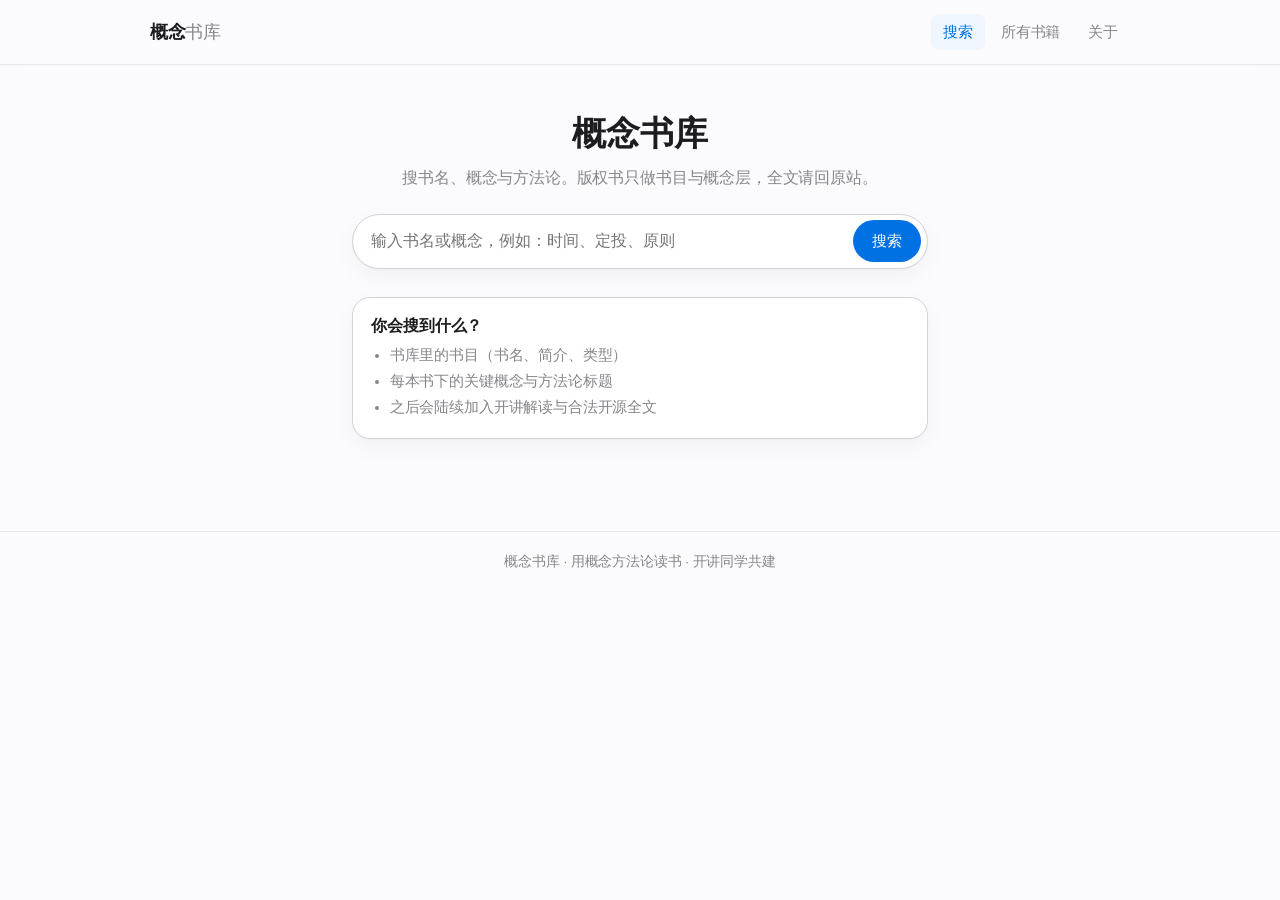
==== index.html @ fd68a14a "Add static concept library site for GitHub Pages. Publish the HTML, CSS, JS, and book data at the re" ====
<!DOCTYPE html>
<html lang="zh-CN">
<head>
  <meta charset="utf-8">
  <meta name="viewport" content="width=device-width, initial-scale=1">
  <title>概念书库</title>
  <meta name="description" content="用概念与方法论读李笑来等书，并汇入开讲同学解读。">
  <link rel="stylesheet" href="assets/css/style.css?v=20261105q">
</head>
<body data-page="home">
  <header class="site-header">
    <div class="wrap nav">
      <a class="brand" href="index.html">概念<span>书库</span></a>
      <button class="nav-toggle" type="button" data-nav-toggle aria-label="菜单">菜单</button>
      <ul class="nav-links" data-nav-links>
        <li><a href="index.html">搜索</a></li>
        <li><a href="books.html">所有书籍</a></li>
        <li><a href="about.html">关于</a></li>
      </ul>
    </div>
  </header>

  <main>
    <section class="hero wrap">
      <h1>概念书库</h1>
      <p class="lead">搜书名、概念与方法论。版权书只做书目与概念层，全文请回原站。</p>
      <div class="search-box" role="search">
        <input type="search" data-search-input placeholder="输入书名或概念，例如：时间、定投、原则" aria-label="搜索">
        <button type="button" data-search-btn>搜索</button>
      </div>

      <div class="hint-card" data-hint>
        <h2>你会搜到什么？</h2>
        <ul>
          <li>书库里的书目（书名、简介、类型）</li>
          <li>每本书下的关键概念与方法论标题</li>
          <li>之后会陆续加入开讲解读与合法开源全文</li>
        </ul>
      </div>
      <p data-error style="color:#b91c1c;margin-top:1rem"></p>
    </section>

    <section class="results wrap">
      <p class="results-meta" data-results-meta></p>
      <div data-results></div>
    </section>
  </main>

  <footer class="site-footer">
    <div class="wrap">概念书库 · 用概念方法论读书 · 开讲同学共建</div>
  </footer>
  <script src="assets/js/app.js?v=20261105q"></script>
</body>
</html>
---- assets/css/style.css ----
:root {
  --bg: #f5f5f7;
  --surface: #ffffff;
  --text: #1d1d1f;
  --muted: #86868b;
  --border: #d2d2d7;
  --border-soft: rgba(0,0,0,.08);
  --primary: #0071e3;
  --primary-hover: #0077ed;
  --accent: #06c;
  --chip-epub: #34c759;
  --chip-wechat: #ff9f0a;
  --chip-open: #bf5af2;
  --radius: 18px;
  --radius-sm: 12px;
  --shadow: 0 1px 2px rgba(0,0,0,.03), 0 8px 24px rgba(0,0,0,.04);
  --shadow-soft: none;
  --max: 980px;
  --font: -apple-system, BlinkMacSystemFont, "SF Pro Text", "SF Pro Display", "PingFang SC", "Helvetica Neue", "Noto Sans SC", sans-serif;
}

* { box-sizing: border-box; }
html { scroll-behavior: smooth; }
body {
  margin: 0;
  font-family: var(--font);
  color: var(--text);
  background-color: #fbfbfd;
  background-image: radial-gradient(rgba(0, 0, 0, 0.045) 0.7px, transparent 0.7px);
  background-size: 14px 14px;
  background-attachment: fixed;
  line-height: 1.47059;
  letter-spacing: -0.01em;
  min-height: 100vh;
  -webkit-font-smoothing: antialiased;
  -moz-osx-font-smoothing: grayscale;
}
body.panel-open { overflow: hidden; }

a { color: var(--primary); text-decoration: none; }
a:hover { text-decoration: underline; }

.wrap {
  width: min(100% - 2rem, var(--max));
  margin-inline: auto;
}

/* Top nav */
.site-header {
  background: var(--surface);
  border-bottom: 1px solid var(--border);
  position: sticky;
  top: 0;
  z-index: 20;
}
.nav {
  display: flex;
  align-items: center;
  justify-content: space-between;
  gap: 1rem;
  padding: .85rem 0;
}
.brand {
  font-weight: 700;
  font-size: 1.15rem;
  color: var(--text);
  text-decoration: none;
  letter-spacing: .02em;
}
.brand:hover { text-decoration: none; color: var(--primary); }
.brand span { color: var(--accent); font-weight: 600; }
.nav-links {
  display: flex;
  gap: .25rem;
  list-style: none;
  margin: 0;
  padding: 0;
}
.nav-links a {
  display: block;
  padding: .45rem .75rem;
  border-radius: 8px;
  color: var(--muted);
  font-size: .95rem;
  text-decoration: none;
}
.nav-links a:hover,
.nav-links a.active {
  color: var(--primary);
  background: #eff6ff;
  text-decoration: none;
}
.nav-toggle {
  display: none;
  border: 1px solid var(--border);
  background: var(--surface);
  border-radius: 8px;
  padding: .4rem .65rem;
  cursor: pointer;
}

/* Hero / search */
.hero {
  padding: 2.75rem 0 1.5rem;
  text-align: center;
}
.hero h1 {
  margin: 0 0 .5rem;
  font-size: clamp(1.6rem, 4vw, 2.1rem);
  font-weight: 700;
}
.hero .lead {
  margin: 0 auto 1.5rem;
  max-width: 36rem;
  color: var(--muted);
  font-size: 1rem;
}
.search-box {
  display: flex;
  gap: .5rem;
  max-width: 36rem;
  margin: 0 auto;
  background: var(--surface);
  border: 1px solid var(--border);
  border-radius: 999px;
  padding: .35rem .35rem .35rem 1rem;
  box-shadow: var(--shadow);
}
.search-box input {
  flex: 1;
  border: 0;
  outline: 0;
  font-size: 1rem;
  font-family: inherit;
  background: transparent;
  min-width: 0;
}
.search-box button {
  border: 0;
  border-radius: 999px;
  background: var(--primary);
  color: #fff;
  font-family: inherit;
  font-size: .95rem;
  padding: .65rem 1.2rem;
  cursor: pointer;
  white-space: nowrap;
}
.search-box button:hover { background: var(--primary-hover); }

.hint-card {
  margin: 1.75rem auto 0;
  max-width: 36rem;
  text-align: left;
  background: var(--surface);
  border: 1px solid var(--border);
  border-radius: var(--radius);
  padding: 1rem 1.15rem;
  box-shadow: var(--shadow);
}
.hint-card h2 {
  margin: 0 0 .5rem;
  font-size: 1rem;
}
.hint-card ul {
  margin: 0;
  padding-left: 1.15rem;
  color: var(--muted);
  font-size: .92rem;
}
.hint-card li { margin: .25rem 0; }

/* Results */
.results {
  padding: 0 0 2.5rem;
}
.results-meta {
  color: var(--muted);
  font-size: .9rem;
  margin: 0 0 .75rem;
}
.result-item {
  background: var(--surface);
  border: 1px solid var(--border);
  border-radius: var(--radius);
  padding: 1rem 1.15rem;
  margin-bottom: .65rem;
  box-shadow: var(--shadow);
}
.result-item h3 {
  margin: 0 0 .25rem;
  font-size: 1.05rem;
}
.result-item h3 a { color: var(--text); }
.result-item h3 a:hover { color: var(--primary); }
.result-item .meta {
  color: var(--muted);
  font-size: .85rem;
  margin-bottom: .35rem;
}
.result-item .snippet {
  font-size: .92rem;
  color: #374151;
}
.result-item mark {
  background: #fef08a;
  padding: 0 .15em;
  border-radius: 2px;
}
.empty-state {
  text-align: center;
  color: var(--muted);
  padding: 2rem 1rem;
}

/* Books grid */
.page-head {
  padding: 1.75rem 0 1rem;
}
.page-head h1 {
  margin: 0 0 .35rem;
  font-size: 1.6rem;
}
.page-head p {
  margin: 0;
  color: var(--muted);
}
.book-grid {
  display: grid;
  grid-template-columns: repeat(auto-fill, minmax(260px, 1fr));
  gap: 1rem;
  padding-bottom: 2.5rem;
}
.book-card {
  background: var(--surface);
  border: 1px solid var(--border);
  border-radius: var(--radius);
  overflow: hidden;
  box-shadow: var(--shadow);
  display: flex;
  flex-direction: column;
}
.book-cover {
  height: 120px;
  background: linear-gradient(135deg, #dbeafe, #ccfbf1);
  display: flex;
  align-items: flex-end;
  padding: .75rem;
}
.book-cover .chip { margin: 0; }
.book-card .body {
  padding: 1rem;
  display: flex;
  flex-direction: column;
  gap: .5rem;
  flex: 1;
}
.book-card h2 {
  margin: 0;
  font-size: 1.05rem;
  line-height: 1.35;
}
.book-card .author {
  margin: 0;
  color: var(--muted);
  font-size: .85rem;
}
.book-card .summary {
  margin: 0;
  color: #4b5563;
  font-size: .9rem;
  flex: 1;
}
.book-actions {
  display: flex;
  gap: .5rem;
  margin-top: .25rem;
}
.btn {
  display: inline-flex;
  align-items: center;
  justify-content: center;
  padding: .45rem .85rem;
  border-radius: 8px;
  font-size: .9rem;
  font-family: inherit;
  border: 1px solid transparent;
  cursor: pointer;
  text-decoration: none;
}
.btn:hover { text-decoration: none; }
.btn-primary {
  background: var(--primary);
  color: #fff;
}
.btn-primary:hover { background: var(--primary-hover); color: #fff; }
.btn-ghost {
  background: #fff;
  border-color: var(--border);
  color: var(--text);
}
.btn-ghost:hover { border-color: #cbd5e1; color: var(--primary); }

.chip {
  display: inline-block;
  font-size: .72rem;
  font-weight: 600;
  padding: .2rem .5rem;
  border-radius: 999px;
  color: #fff;
  letter-spacing: .02em;
}
.chip-epub { background: var(--chip-epub); }
.chip-wechat { background: var(--chip-wechat); }
.chip-open { background: var(--chip-open); }

/* Book detail */
.detail {
  padding: 1.5rem 0 2.5rem;
}
.detail-hero {
  display: grid;
  grid-template-columns: 140px 1fr;
  gap: 1.25rem;
  background: var(--surface);
  border: 1px solid var(--border);
  border-radius: var(--radius);
  padding: 1.25rem;
  box-shadow: var(--shadow);
  margin-bottom: 1.25rem;
}
.cover-placeholder {
  width: 140px;
  height: 180px;
  border-radius: 8px;
  background: linear-gradient(160deg, #bfdbfe, #99f6e4 60%, #ddd6fe);
  display: flex;
  align-items: center;
  justify-content: center;
  color: #1e3a8a;
  font-weight: 700;
  font-size: .85rem;
  text-align: center;
  padding: .5rem;
}
.detail-hero h1 {
  margin: 0 0 .35rem;
  font-size: 1.45rem;
}
.detail-hero .meta-line {
  color: var(--muted);
  font-size: .9rem;
  margin: 0 0 .75rem;
}
.section {
  background: var(--surface);
  border: 1px solid var(--border);
  border-radius: var(--radius);
  padding: 1.15rem 1.25rem;
  margin-bottom: 1rem;
  box-shadow: var(--shadow);
}
.section h2 {
  margin: 0 0 .85rem;
  font-size: 1.1rem;
  padding-bottom: .5rem;
  border-bottom: 1px solid var(--border);
}
.concept-list,
.method-list {
  list-style: none;
  margin: 0;
  padding: 0;
  display: grid;
  gap: .75rem;
}
.concept-list li,
.method-list li {
  padding: .75rem .85rem;
  border: 1px solid var(--border);
  border-radius: 10px;
  background: #fafbfc;
}
.concept-list strong,
.method-list strong {
  display: block;
  margin-bottom: .2rem;
}
.concept-list p,
.method-list p,
.placeholder-note {
  margin: 0;
  color: var(--muted);
  font-size: .92rem;
}
.comment-form {
  display: grid;
  gap: .65rem;
}
.comment-form label {
  font-size: .9rem;
  color: #374151;
}
.comment-form input,
.comment-form textarea {
  width: 100%;
  border: 1px solid var(--border);
  border-radius: 8px;
  padding: .55rem .7rem;
  font-family: inherit;
  font-size: .95rem;
  background: #fff;
}
.comment-form textarea { min-height: 100px; resize: vertical; }
.comment-form .note {
  font-size: .85rem;
  color: var(--muted);
  margin: 0;
}

/* About */
.prose {
  background: var(--surface);
  border: 1px solid var(--border);
  border-radius: var(--radius);
  padding: 1.35rem 1.4rem;
  box-shadow: var(--shadow);
  margin-bottom: 2.5rem;
}
.prose h2 { margin-top: 1.4rem; font-size: 1.1rem; }
.prose h2:first-child { margin-top: 0; }
.prose p, .prose li { color: #374151; }
.prose ul { padding-left: 1.2rem; }

.site-footer {
  border-top: 1px solid var(--border);
  padding: 1.25rem 0 2rem;
  color: var(--muted);
  font-size: .85rem;
  text-align: center;
}

@media (max-width: 640px) {
  .nav-toggle { display: inline-flex; }
  .nav-links {
    display: none;
    position: absolute;
    left: 1rem;
    right: 1rem;
    top: 58px;
    background: var(--surface);
    border: 1px solid var(--border);
    border-radius: 10px;
    flex-direction: column;
    padding: .4rem;
    box-shadow: var(--shadow);
  }
  .nav-links.open { display: flex; }
  .detail-hero {
    grid-template-columns: 1fr;
  }
  .cover-placeholder {
    width: 100%;
    height: 140px;
  }
  .search-box {
    border-radius: 14px;
    flex-direction: column;
    padding: .65rem;
  }
  .search-box button { width: 100%; }
}

/* Book list table */
.book-list { margin: 0 0 2.5rem; }
.book-table-wrap {
  background: var(--surface);
  border: 1px solid var(--border);
  border-radius: var(--radius);
  overflow: auto;
  box-shadow: var(--shadow);
}
.book-table {
  width: 100%;
  border-collapse: collapse;
  font-size: .95rem;
}
.book-table th,
.book-table td {
  padding: .85rem 1rem;
  border-bottom: 1px solid var(--border);
  vertical-align: top;
  text-align: left;
}
.book-table th {
  background: #f9fafb;
  color: var(--muted);
  font-weight: 600;
  font-size: .8rem;
  letter-spacing: .04em;
  text-transform: none;
  white-space: nowrap;
}
.book-table tbody tr:last-child td { border-bottom: none; }
.book-table tbody tr:hover { background: #f8fafc; }
.book-table .book-title {
  font-weight: 600;
  color: var(--text);
  text-decoration: none;
}
.book-table .book-title:hover { color: var(--primary); text-decoration: underline; }
.book-table .book-sub {
  margin-top: .25rem;
  color: var(--muted);
  font-size: .82rem;
  display: flex;
  flex-wrap: wrap;
  align-items: center;
  gap: .35rem;
}

.book-year {
  color: var(--muted, #64748b);
  font-weight: 400;
  font-size: .9em;
  white-space: nowrap;
}

.book-table .col-title { width: 28%; min-width: 10rem; }
.book-table .col-summary { color: var(--muted); line-height: 1.5; }
.book-table .col-actions {
  width: 7.5rem;
  white-space: nowrap;
}
.book-table .col-actions a {
  margin-right: .75rem;
  font-weight: 500;
  text-decoration: none;
}
.book-table .col-actions a:last-child { margin-right: 0; }
.book-table .col-actions a:hover { text-decoration: underline; }
.book-table .chip {
  font-size: .68rem;
  padding: .1rem .4rem;
  vertical-align: middle;
}
@media (max-width: 720px) {
  .book-table thead { display: none; }
  .book-table, .book-table tbody, .book-table tr, .book-table td {
    display: block;
    width: 100%;
  }
  .book-table tr {
    padding: .85rem 1rem;
    border-bottom: 1px solid var(--border);
  }
  .book-table td {
    border: none;
    padding: .2rem 0;
  }
  .book-table .col-actions { margin-top: .45rem; }
  .book-table .col-title { width: 100%; }
}



/* Book entry layout v20261105 */
.section-head h2 { border-bottom: none; padding-bottom: 0; margin-bottom: .35rem; display: flex; align-items: center; gap: .5rem; }
.section-hint { margin: 0 0 1rem; color: var(--muted); font-size: .9rem; }
.count-pill {
  display: inline-flex; align-items: center; justify-content: center;
  min-width: 1.5rem; height: 1.5rem; padding: 0 .45rem;
  border-radius: 999px; background: #eff6ff; color: var(--primary);
  font-size: .8rem; font-weight: 600;
}
.entry-list { list-style: none; margin: 0; padding: 0; display: grid; gap: 1rem; }
.entry-card {
  border: 1px solid var(--border); border-radius: 12px; background: #fafbfc; padding: 0; overflow: hidden;
}
.entry-head { display: flex; gap: .85rem; padding: .95rem 1rem .7rem; }
.entry-index {
  flex: 0 0 2rem; width: 2rem; height: 2rem; border-radius: 999px;
  background: #111827; color: #fff; font-weight: 700; font-size: .9rem;
  display: flex; align-items: center; justify-content: center;
}
.entry-title { display: block; font-size: 1.02rem; margin-bottom: .25rem; }
.entry-blurb { margin: 0; color: var(--muted); font-size: .92rem; }
.entry-thread { border-top: 1px dashed var(--border); background: #fff; padding: .85rem 1rem 1rem; }
.thread-label { font-size: .86rem; color: #374151; margin-bottom: .5rem; font-weight: 600; }
.thread-label .muted { font-weight: 400; color: var(--muted); }
.thread-empty { margin: 0 0 .65rem; color: var(--muted); font-size: .88rem; }
.thread-item { border: 1px solid var(--border); border-radius: 8px; padding: .55rem .7rem; margin-bottom: .45rem; background: #f8fafc; }
.thread-item.is-kaijiang { border-color: #fbbf24; background: #fffbeb; }
.thread-item header { display: flex; flex-wrap: wrap; gap: .35rem .55rem; align-items: center; margin-bottom: .25rem; font-size: .85rem; }
.thread-item time { color: var(--muted); margin-left: auto; }
.thread-item p { margin: 0; font-size: .92rem; }
.badge-kaijiang {
  display: inline-block; font-size: .72rem; padding: .1rem .4rem; border-radius: 999px;
  background: #f59e0b; color: #fff; font-weight: 600;
}
.visit-tag { font-size: .75rem; color: #92400e; background: #fef3c7; padding: .1rem .4rem; border-radius: 999px; }
.mini-comment { display: grid; gap: .45rem; margin-top: .35rem; }
.mini-row { display: flex; flex-wrap: wrap; gap: .45rem; align-items: center; }
.mini-comment input[type="text"],
.mini-comment input[type="number"],
.mini-comment textarea {
  border: 1px solid var(--border); border-radius: 8px; padding: .45rem .6rem; font: inherit; background: #fff;
}
.mini-comment input[name="name"] { width: 7.5rem; }
.mini-comment input[name="visit"] { width: 5.5rem; }
.mini-comment textarea { width: 100%; resize: vertical; }
.check-kaijiang { font-size: .85rem; color: #374151; display: inline-flex; gap: .3rem; align-items: center; }
.btn-sm { padding: .4rem .75rem; font-size: .88rem; justify-self: start; }
.suggest-box {
  margin-top: 1.1rem; padding: 1rem; border: 1px dashed #93c5fd; border-radius: 12px; background: #f8fbff;
}
.suggest-box h3 { margin: 0 0 .35rem; font-size: 1rem; }
.suggest-form { display: grid; gap: .45rem; margin-top: .55rem; }
.suggest-form input,
.suggest-form textarea {
  border: 1px solid var(--border); border-radius: 8px; padding: .5rem .65rem; font: inherit; background: #fff;
}
.suggest-list { margin-top: .75rem; display: grid; gap: .35rem; }
.suggest-item { font-size: .9rem; padding: .45rem .6rem; background: #fff; border: 1px solid var(--border); border-radius: 8px; }
.suggest-item em { color: var(--muted); font-style: normal; }
@media (max-width: 640px) {
  .entry-head { gap: .65rem; }
  .mini-row { flex-direction: column; align-items: stretch; }
  .mini-comment input[name="name"],
  .mini-comment input[name="visit"] { width: 100%; }
}


/* compact entry layout v20261105c */
.entry-list { gap: .65rem; }
.entry-head { padding: .7rem .85rem; align-items: flex-start; }
.entry-index { flex-basis: 1.7rem; width: 1.7rem; height: 1.7rem; font-size: .8rem; margin-top: .15rem; }
.entry-title-row { display: flex; align-items: flex-start; gap: .5rem; justify-content: space-between; }
.entry-title { font-size: .98rem; margin-bottom: .15rem; flex: 1; }
.entry-blurb { font-size: .88rem; display: -webkit-box; -webkit-line-clamp: 2; -webkit-box-orient: vertical; overflow: hidden; }
.btn-thread-toggle {
  flex: 0 0 auto; border: 1px solid var(--border); background: #fff; border-radius: 999px;
  padding: .2rem .65rem; font-size: .78rem; color: var(--primary); cursor: pointer; white-space: nowrap;
}
.btn-thread-toggle:hover { background: #eff6ff; }
.entry-thread { padding: .65rem .85rem .75rem; }
.entry-thread[hidden] { display: none !important; }
.mini-row { gap: .35rem; }
.mini-comment textarea { min-height: 2.4rem; font-size: .9rem; }
.suggest-compact { margin-top: .85rem; }
.suggest-box { margin-top: .55rem; padding: .75rem; }
.section-hint { margin-bottom: .65rem; }


/* grid entry layout v20261105d */
#concepts .entry-list,
#methods .entry-list,
#models .entry-list {
  display: grid;
  grid-template-columns: repeat(4, minmax(0, 1fr));
  gap: .65rem;
}
#concepts .entry-card,
#methods .entry-card,
#models .entry-card {
  display: flex;
  flex-direction: column;
  min-height: 100%;
}
#concepts .entry-head,
#methods .entry-head,
#models .entry-head {
  flex-direction: column;
  gap: .45rem;
  padding: .7rem .7rem .55rem;
}
#concepts .entry-index,
#methods .entry-index,
#models .entry-index {
  width: 1.45rem; height: 1.45rem; flex-basis: 1.45rem; font-size: .72rem;
}
#concepts .entry-title-row,
#methods .entry-title-row,
#models .entry-title-row {
  flex-direction: column;
  align-items: stretch;
  gap: .35rem;
}
#concepts .entry-title,
#methods .entry-title,
#models .entry-title {
  font-size: .9rem;
  line-height: 1.35;
  display: -webkit-box;
  -webkit-line-clamp: 2;
  -webkit-box-orient: vertical;
  overflow: hidden;
  min-height: 2.5em;
}
#concepts .entry-blurb,
#methods .entry-blurb,
#models .entry-blurb {
  -webkit-line-clamp: 3;
  font-size: .78rem;
  min-height: 3.4em;
}
#concepts .btn-thread-toggle,
#methods .btn-thread-toggle,
#models .btn-thread-toggle {
  align-self: flex-start;
  font-size: .72rem;
  padding: .15rem .55rem;
}
#concepts .entry-thread,
#methods .entry-thread,
#models .entry-thread {
  padding: .55rem .65rem .65rem;
}
#concepts .mini-row,
#methods .mini-row,
#models .mini-row {
  flex-direction: column;
  align-items: stretch;
}
#concepts .mini-comment input[name="name"],
#methods .mini-comment input[name="name"],
#models .mini-comment input[name="name"],
#concepts .mini-comment input[name="visit"],
#methods .mini-comment input[name="visit"],
#models .mini-comment input[name="visit"] {
  width: 100%;
}
@media (max-width: 1100px) {
  #concepts .entry-list,
  #methods .entry-list,
  #models .entry-list { grid-template-columns: repeat(3, minmax(0, 1fr)); }
}
@media (max-width: 720px) {
  #concepts .entry-list,
  #methods .entry-list,
  #models .entry-list { grid-template-columns: repeat(2, minmax(0, 1fr)); }
}
@media (max-width: 420px) {
  #concepts .entry-list,
  #methods .entry-list,
  #models .entry-list { grid-template-columns: 1fr; }
}

.entry-title .entry-index {
  display: inline-flex; vertical-align: middle; margin-right: .4rem;
  position: relative; top: -1px;
}

.thread-group { margin-bottom: .55rem; }
.thread-group-title {
  font-size: .75rem; font-weight: 700; color: #4b5563;
  margin: 0 0 .35rem; letter-spacing: .02em;
}
.thread-group-title.write-title { color: var(--primary); margin-bottom: .4rem; }


/* light index v20261105f */
.entry-title .entry-index,
.entry-index {
  display: inline !important;
  width: auto !important;
  height: auto !important;
  min-width: 0 !important;
  flex-basis: auto !important;
  border-radius: 0 !important;
  background: transparent !important;
  color: var(--muted) !important;
  font-weight: 600 !important;
  font-size: .85rem !important;
  margin-right: .15rem !important;
  padding: 0 !important;
  position: static !important;
  top: auto !important;
}


/* ========== Apple-like concept redesign v20261105g ========== */
.brand { font-weight: 600; letter-spacing: -0.02em; }
.brand span { color: var(--muted); font-weight: 500; }

.site-header {
  background: rgba(251,251,253,.72);
  backdrop-filter: saturate(180%) blur(20px);
  -webkit-backdrop-filter: saturate(180%) blur(20px);
  border-bottom-color: var(--border-soft);
}

.detail { padding: 2.25rem 0 4rem; }

.detail-hero {
  background: transparent;
  border: none;
  box-shadow: none;
  padding: 0 0 1.75rem;
  margin-bottom: 1.5rem;
  border-bottom: 1px solid var(--border-soft);
  gap: 1.5rem;
}
.detail-hero h1 {
  margin: .55rem 0 .25rem;
  font-size: clamp(1.75rem, 3.5vw, 2.4rem);
  font-weight: 600;
  letter-spacing: -0.022em;
  line-height: 1.15;
}
.detail-hero .meta-line {
  font-size: .95rem;
  font-weight: 400;
  color: var(--muted);
  margin: 0 0 .85rem;
  letter-spacing: -0.01em;
}
.detail-summary {
  margin: 0;
  max-width: 36rem;
  color: #424245;
  font-size: 1.05rem;
  line-height: 1.5;
}
.cover-placeholder {
  width: 120px;
  height: 156px;
  border-radius: 14px;
  background: linear-gradient(165deg, #e8e8ed, #d2d2d7 55%, #c7c7cc);
  color: #1d1d1f;
  font-weight: 600;
  font-size: .75rem;
  letter-spacing: .04em;
  box-shadow: inset 0 0 0 1px rgba(0,0,0,.04);
}
.book-actions { margin-top: 1.15rem; gap: .55rem; }

.chip {
  background: #e8e8ed !important;
  color: #1d1d1f !important;
  font-weight: 500;
  font-size: .7rem;
  letter-spacing: .01em;
}
.chip-epub, .chip-wechat, .chip-open { background: #e8e8ed !important; color: #1d1d1f !important; }

.section {
  background: transparent;
  border: none;
  box-shadow: none;
  padding: 0 0 2rem;
  margin-bottom: 1.25rem;
  border-bottom: 1px solid var(--border-soft);
}
.section:last-child { border-bottom: none; }
.section h2,
.section-head h2 {
  margin: 0 0 .35rem;
  font-size: 1.35rem;
  font-weight: 600;
  letter-spacing: -0.02em;
  border: none;
  padding: 0;
  color: var(--text);
}
.section-hint {
  margin: 0 0 1.25rem;
  color: var(--muted);
  font-size: .95rem;
}
.count-pill {
  background: #e8e8ed;
  color: #1d1d1f;
  font-weight: 500;
  min-width: 1.4rem;
  height: 1.4rem;
  font-size: .75rem;
}

/* Concept name-only tiles */
.concept-tiles {
  display: grid;
  grid-template-columns: repeat(4, minmax(0, 1fr));
  gap: .65rem;
}
.concept-tile {
  appearance: none;
  -webkit-appearance: none;
  display: flex;
  align-items: center;
  justify-content: space-between;
  gap: .5rem;
  width: 100%;
  min-height: 4.25rem;
  padding: .95rem 1rem;
  text-align: left;
  background: var(--surface);
  border: 1px solid var(--border-soft);
  border-radius: var(--radius-sm);
  cursor: pointer;
  font: inherit;
  color: var(--text);
  transition: background .15s ease, border-color .15s ease, transform .15s ease;
}
.concept-tile:hover {
  background: #fafafa;
  border-color: #c7c7cc;
}
.concept-tile:active { transform: scale(.985); }
.concept-tile-name {
  font-size: .95rem;
  font-weight: 500;
  letter-spacing: -0.015em;
  line-height: 1.3;
  display: -webkit-box;
  -webkit-line-clamp: 2;
  -webkit-box-orient: vertical;
  overflow: hidden;
}
.concept-tile-count {
  flex: 0 0 auto;
  font-size: .72rem;
  color: var(--muted);
  background: #f5f5f7;
  border-radius: 999px;
  padding: .15rem .45rem;
  font-weight: 500;
}

@media (max-width: 980px) {
  .concept-tiles { grid-template-columns: repeat(3, minmax(0, 1fr)); }
}
@media (max-width: 640px) {
  .concept-tiles { grid-template-columns: repeat(2, minmax(0, 1fr)); }
  .detail-hero { grid-template-columns: 1fr; }
  .cover-placeholder { width: 96px; height: 124px; }
}
@media (max-width: 380px) {
  .concept-tiles { grid-template-columns: 1fr; }
}

/* Concept slide-over sheet */
.concept-backdrop {
  position: fixed;
  inset: 0;
  background: rgba(0,0,0,.32);
  z-index: 80;
  animation: fadeIn .2s ease;
}
.concept-sheet {
  position: fixed;
  top: 0;
  right: 0;
  height: 100%;
  width: min(440px, 100%);
  background: #fbfbfd;
  z-index: 90;
  display: flex;
  flex-direction: column;
  box-shadow: -12px 0 40px rgba(0,0,0,.12);
  transform: translateX(104%);
  transition: transform .28s cubic-bezier(.22,1,.36,1);
}
.concept-sheet.is-open { transform: translateX(0); }
.concept-sheet-head {
  padding: 1.1rem 1.25rem .85rem;
  border-bottom: 1px solid var(--border-soft);
  background: rgba(251,251,253,.9);
  backdrop-filter: blur(12px);
  position: sticky;
  top: 0;
}
.concept-sheet-head h2 {
  margin: .15rem 1.75rem 0 0;
  font-size: 1.35rem;
  font-weight: 600;
  letter-spacing: -0.02em;
  line-height: 1.25;
  border: none;
  padding: 0;
}
.sheet-close {
  position: absolute;
  top: 1rem;
  right: 1rem;
  width: 1.75rem;
  height: 1.75rem;
  border: none;
  border-radius: 999px;
  background: #e8e8ed;
  color: #1d1d1f;
  font-size: .85rem;
  cursor: pointer;
  line-height: 1;
}
.sheet-close:hover { background: #d2d2d7; }
.concept-sheet-body {
  overflow: auto;
  padding: 1.15rem 1.25rem 2.5rem;
  display: grid;
  gap: 1.35rem;
}
.panel-block { display: grid; gap: .55rem; }
.panel-section-label-row {
  display: flex;
  align-items: baseline;
  justify-content: space-between;
  gap: .75rem;
}
.panel-section-label {
  margin: 0;
  font-size: .78rem;
  font-weight: 600;
  letter-spacing: .04em;
  text-transform: uppercase;
  color: var(--muted);
}
.panel-muted { font-size: .8rem; color: var(--muted); }
.panel-excerpt {
  margin: 0;
  padding: 1rem 1.05rem;
  background: #fff;
  border: 1px solid var(--border-soft);
  border-radius: var(--radius-sm);
  font-size: .98rem;
  line-height: 1.55;
  color: #1d1d1f;
  font-style: normal;
}
.context-link {
  font-size: .85rem;
  font-weight: 500;
  color: var(--primary);
  text-decoration: none;
  white-space: nowrap;
}
.context-link:hover { text-decoration: underline; }

.panel-write {
  padding-top: .35rem;
  border-top: 1px solid var(--border-soft);
}
.panel-user {
  display: flex;
  align-items: center;
  justify-content: space-between;
  gap: .75rem;
  font-size: .9rem;
  color: #424245;
}
.linkish {
  appearance: none;
  border: none;
  background: none;
  color: var(--primary);
  font: inherit;
  font-size: .85rem;
  cursor: pointer;
  padding: 0;
}
.linkish:hover { text-decoration: underline; }

.register-form,
.interpret-form {
  display: grid;
  gap: .55rem;
}
.register-form input[type="text"],
.interpret-form textarea,
.mini-comment textarea,
.mini-comment input[type="text"],
.suggest-form input,
.suggest-form textarea {
  width: 100%;
  border: 1px solid var(--border-soft);
  border-radius: 12px;
  padding: .7rem .85rem;
  font: inherit;
  background: #fff;
  color: var(--text);
}
.register-form input:focus,
.interpret-form textarea:focus,
.mini-comment textarea:focus,
.suggest-form input:focus,
.suggest-form textarea:focus {
  outline: none;
  border-color: var(--primary);
  box-shadow: 0 0 0 3px rgba(0,113,227,.18);
}
.round-row {
  display: flex;
  flex-wrap: wrap;
  gap: .45rem .75rem;
  align-items: center;
  font-size: .88rem;
  color: #424245;
}
.round-label { color: var(--muted); }
.round-opt { display: inline-flex; gap: .3rem; align-items: center; cursor: pointer; }

.thread-item {
  border: 1px solid var(--border-soft);
  border-radius: 12px;
  padding: .75rem .85rem;
  margin-bottom: .5rem;
  background: #fff;
}
.thread-item.is-kaijiang {
  border-color: rgba(255,159,10,.35);
  background: #fffaf0;
}
.thread-item header {
  display: flex;
  flex-wrap: wrap;
  gap: .3rem .5rem;
  align-items: center;
  margin-bottom: .3rem;
  font-size: .82rem;
}
.thread-item time { color: var(--muted); margin-left: auto; font-variant-numeric: tabular-nums; }
.thread-item p { margin: 0; font-size: .95rem; line-height: 1.45; }
.thread-empty { margin: 0; color: var(--muted); font-size: .9rem; }
.badge-kaijiang {
  background: #ff9f0a;
  color: #fff;
  font-size: .68rem;
  padding: .12rem .4rem;
  border-radius: 999px;
  font-weight: 600;
}
.visit-tag {
  font-size: .72rem;
  color: #9a6700;
  background: #fff3d6;
  padding: .1rem .4rem;
  border-radius: 999px;
}

/* Quieter methods / models */
.section-quiet .section-head h2 { font-size: 1.15rem; color: #424245; }
.section-quiet .section-hint { font-size: .88rem; }
.quiet-list {
  list-style: none;
  margin: 0;
  padding: 0;
  display: grid;
  gap: .35rem;
}
.quiet-item {
  border: 1px solid var(--border-soft);
  border-radius: 12px;
  background: #fff;
  overflow: hidden;
}
.quiet-item-toggle {
  width: 100%;
  display: flex;
  align-items: center;
  justify-content: space-between;
  gap: .75rem;
  padding: .7rem .9rem;
  border: none;
  background: transparent;
  font: inherit;
  cursor: pointer;
  text-align: left;
  color: var(--text);
}
.quiet-item-toggle:hover { background: #fafafa; }
.quiet-item-name {
  font-size: .92rem;
  font-weight: 500;
  letter-spacing: -0.01em;
}
.quiet-item-meta {
  flex: 0 0 auto;
  font-size: .78rem;
  color: var(--muted);
}
.quiet-item-panel {
  padding: 0 .9rem .85rem;
  border-top: 1px solid var(--border-soft);
}
.quiet-item-panel[hidden] { display: none !important; }
.quiet-blurb {
  margin: .65rem 0 .75rem;
  color: #6e6e73;
  font-size: .88rem;
  line-height: 1.45;
}

.suggest-quiet { margin-top: 1.15rem; }
.suggest-bar { display: flex; flex-wrap: wrap; gap: .45rem; }
.suggest-box {
  margin-top: .65rem;
  padding: 1rem;
  border: 1px solid var(--border-soft);
  border-radius: var(--radius-sm);
  background: #fff;
}
.suggest-actions { display: flex; flex-wrap: wrap; gap: .45rem; }
.context-hits { margin-top: .75rem; }
.context-hit-list {
  list-style: none;
  margin: 0 0 .75rem;
  padding: 0;
  display: grid;
  gap: .45rem;
}
.context-hit-list li {
  padding: .55rem .7rem;
  border: 1px solid var(--border-soft);
  border-radius: 10px;
  background: #fafafa;
}
.context-hit-list p {
  margin: .25rem 0 0;
  font-size: .82rem;
  color: var(--muted);
}
.hit-kind {
  font-size: .7rem;
  color: var(--muted);
  margin-right: .35rem;
}

.btn {
  border-radius: 980px;
  font-weight: 500;
  letter-spacing: -0.01em;
  padding: .5rem 1rem;
}
.btn-primary { background: var(--primary); }
.btn-primary:hover { background: var(--primary-hover); }
.btn-ghost {
  background: transparent;
  border-color: var(--border);
  color: var(--text);
}
.btn-ghost:hover {
  background: #f5f5f7;
  border-color: #c7c7cc;
  color: var(--text);
}
.btn-sm { padding: .4rem .85rem; font-size: .85rem; }

.placeholder-note { color: var(--muted); font-size: .92rem; }

.site-footer {
  border-top-color: var(--border-soft);
  color: var(--muted);
  letter-spacing: -0.01em;
}

@keyframes fadeIn {
  from { opacity: 0; }
  to { opacity: 1; }
}

@media (max-width: 520px) {
  .concept-sheet {
    width: 100%;
    top: auto;
    bottom: 0;
    height: min(92vh, 100%);
    border-radius: 18px 18px 0 0;
    transform: translateY(104%);
  }
  .concept-sheet.is-open { transform: translateY(0); }
}

/* Kill old 4-col entry-card grids on concepts — tiles own that space */
#concepts .entry-list { display: none; }


/* light sequence numbers v20261105h */
.concept-tile {
  align-items: flex-start;
}
.concept-tile-index {
  flex: 0 0 auto;
  min-width: 1.35rem;
  margin-top: .08rem;
  font-size: .72rem;
  font-weight: 400;
  font-variant-numeric: tabular-nums;
  letter-spacing: 0.02em;
  color: #a1a1a6;
  line-height: 1.3;
}
.concept-tile-main {
  flex: 1 1 auto;
  min-width: 0;
}
.concept-sheet-index {
  font-size: .78rem;
  font-weight: 400;
  font-variant-numeric: tabular-nums;
  letter-spacing: 0.04em;
  color: #a1a1a6;
  margin: 0 1.75rem .15rem 0;
}


/* practice chips v20261105i */
.practice-frame {
  margin: .15rem 0 .85rem;
  font-size: .84rem;
  font-weight: 400;
  color: #86868b;
  line-height: 1.5;
  letter-spacing: -0.01em;
  max-width: 28rem;
}
.practice-hint {
  margin: 0;
  font-size: .86rem;
  color: #86868b;
  line-height: 1.45;
}
.practice-chips {
  display: flex;
  flex-wrap: wrap;
  gap: .4rem;
}
.practice-chip {
  appearance: none;
  border: 1px solid rgba(0,0,0,.08);
  background: #fff;
  color: #1d1d1f;
  border-radius: 980px;
  padding: .35rem .75rem;
  font: inherit;
  font-size: .82rem;
  font-weight: 500;
  letter-spacing: -0.01em;
  cursor: pointer;
  transition: background .15s ease, border-color .15s ease, color .15s ease;
}
.practice-chip:hover { background: #f5f5f7; }
.practice-chip.is-active {
  background: #1d1d1f;
  border-color: #1d1d1f;
  color: #fff;
}
.practice-prompt {
  margin: 0;
  font-size: .92rem;
  font-weight: 500;
  color: #1d1d1f;
  letter-spacing: -0.01em;
}
.practice-tag {
  display: inline-block;
  font-size: .68rem;
  font-weight: 500;
  padding: .1rem .4rem;
  border-radius: 999px;
  background: #f5f5f7;
  color: #6e6e73;
  letter-spacing: 0.01em;
}
.practice-group { margin-bottom: .7rem; }
.practice-group-title {
  font-size: .75rem;
  font-weight: 600;
  color: #86868b;
  letter-spacing: .02em;
  margin: 0 0 .35rem;
}


/* register CTA secondary note v20261105n */
.register-prompt-note {
  margin: .15rem 0 0;
  font-size: .78rem;
  font-weight: 400;
  color: #a1a1a6;
  letter-spacing: -0.01em;
  line-height: 1.4;
}


/* dotted grid bg v20261105n — keep surfaces opaque over dots */
.site-header {
  background: rgba(251, 251, 253, 0.82);
}
.detail-hero .cover-placeholder,
.concept-tile,
.panel-excerpt,
.thread-item,
.suggest-box,
.book-table-wrap,
.hint-card,
.result-item,
.prose,
.search-box {
  /* surfaces already white / opaque */
}
.concept-sheet {
  background: #fbfbfd;
}
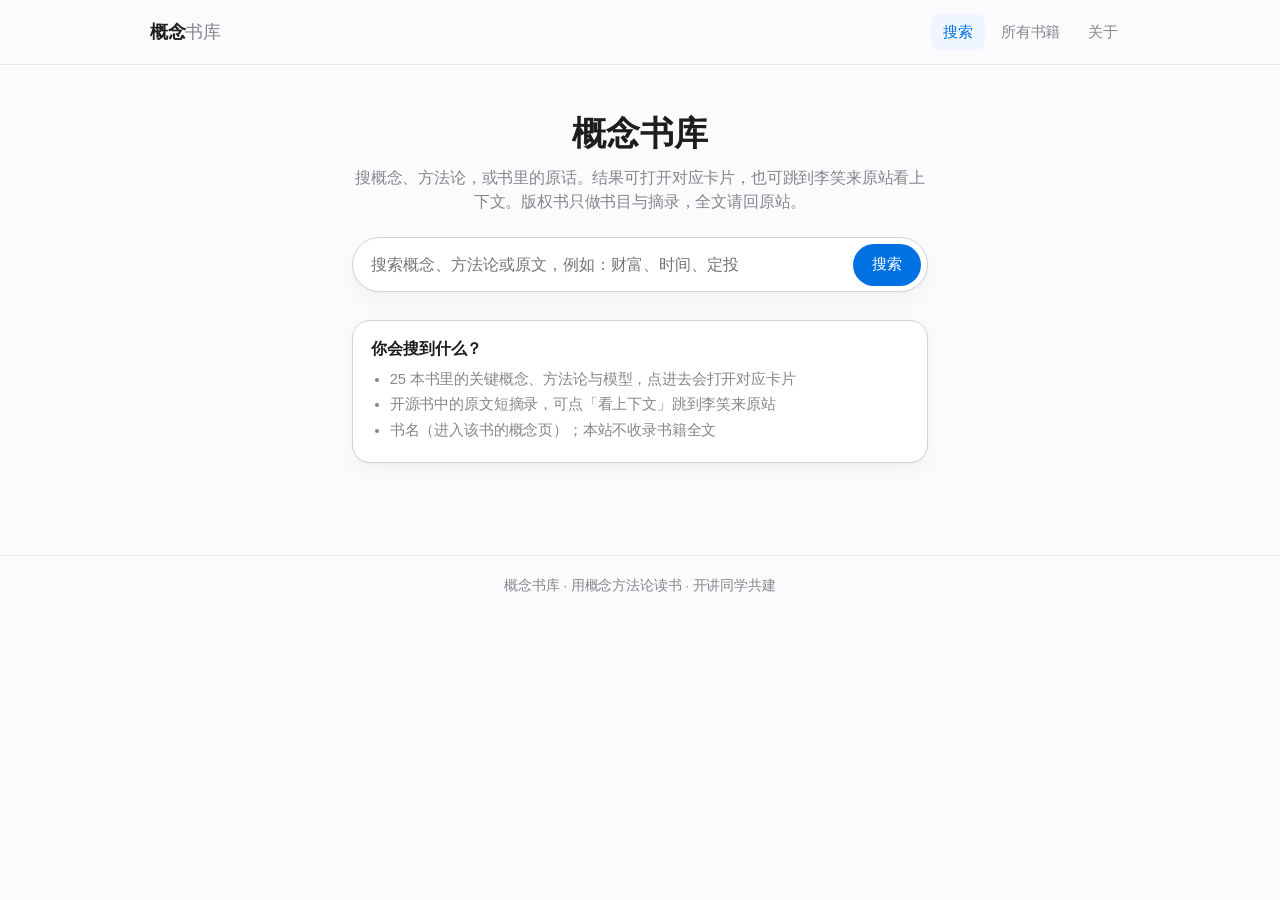
==== commit fcb2b2a1: "Improve homepage search with original-passage hits. Results across the library open the specific con" ====
--- a/index.html
+++ b/index.html
@@ -5,7 +5,7 @@
   <meta name="viewport" content="width=device-width, initial-scale=1">
   <title>概念书库</title>
   <meta name="description" content="用概念与方法论读李笑来等书，并汇入开讲同学解读。">
-  <link rel="stylesheet" href="assets/css/style.css?v=20261105q">
+  <link rel="stylesheet" href="assets/css/style.css?v=20261115a">
 </head>
 <body data-page="home">
   <header class="site-header">
@@ -23,18 +23,18 @@
   <main>
     <section class="hero wrap">
       <h1>概念书库</h1>
-      <p class="lead">搜书名、概念与方法论。版权书只做书目与概念层，全文请回原站。</p>
+      <p class="lead">搜概念、方法论，或书里的原话。结果可打开对应卡片，也可跳到李笑来原站看上下文。版权书只做书目与摘录，全文请回原站。</p>
       <div class="search-box" role="search">
-        <input type="search" data-search-input placeholder="输入书名或概念，例如：时间、定投、原则" aria-label="搜索">
+        <input type="search" data-search-input placeholder="搜索概念、方法论或原文，例如：财富、时间、定投" aria-label="搜索">
         <button type="button" data-search-btn>搜索</button>
       </div>
 
       <div class="hint-card" data-hint>
         <h2>你会搜到什么？</h2>
         <ul>
-          <li>书库里的书目（书名、简介、类型）</li>
-          <li>每本书下的关键概念与方法论标题</li>
-          <li>之后会陆续加入开讲解读与合法开源全文</li>
+          <li>25 本书里的关键概念、方法论与模型，点进去会打开对应卡片</li>
+          <li>开源书中的原文短摘录，可点「看上下文」跳到李笑来原站</li>
+          <li>书名（进入该书的概念页）；本站不收录书籍全文</li>
         </ul>
       </div>
       <p data-error style="color:#b91c1c;margin-top:1rem"></p>
@@ -49,6 +49,6 @@
   <footer class="site-footer">
     <div class="wrap">概念书库 · 用概念方法论读书 · 开讲同学共建</div>
   </footer>
-  <script src="assets/js/app.js?v=20261105q"></script>
+  <script src="assets/js/app.js?v=20261115a"></script>
 </body>
 </html>
--- a/assets/css/style.css
+++ b/assets/css/style.css
@@ -206,6 +206,32 @@
   background: #fef08a;
   padding: 0 .15em;
   border-radius: 2px;
+}
+.result-item .result-actions {
+  display: flex;
+  flex-wrap: wrap;
+  align-items: center;
+  gap: .15rem 1.1rem;
+  margin-top: .45rem;
+}
+.result-item .result-context {
+  display: inline-flex;
+  align-items: center;
+  min-height: 44px;
+  padding: .25rem 0;
+  font-size: .92rem;
+}
+.result-item .result-book-link {
+  display: inline-flex;
+  align-items: center;
+  min-height: 44px;
+  padding: .25rem 0;
+  font-size: .88rem;
+  color: var(--muted);
+}
+.result-item .result-book-link:hover {
+  color: var(--primary);
+  text-decoration: underline;
 }
 .empty-state {
   text-align: center;
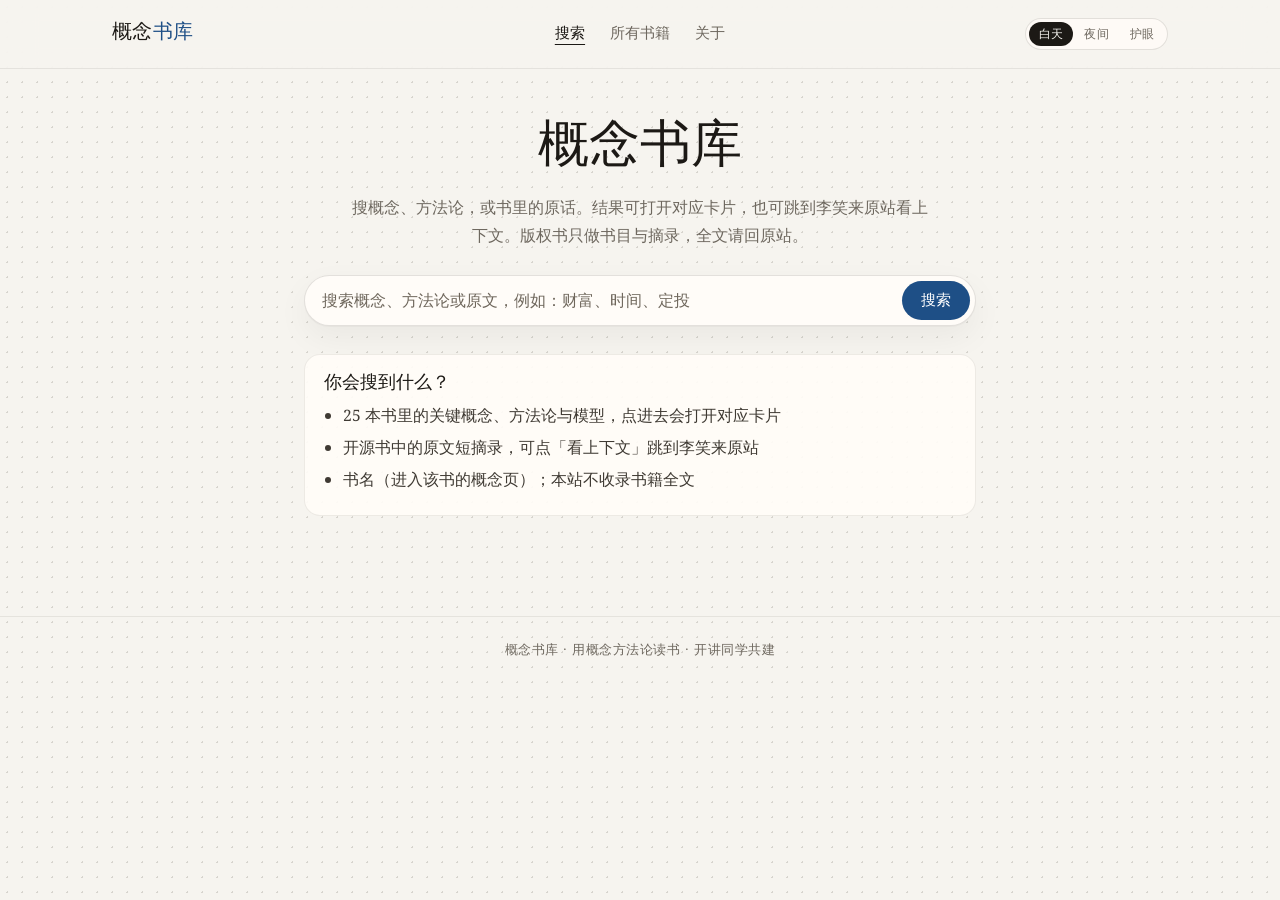
==== commit 6f3cf945: "Refine typography, navigation, and reading palettes. Keep search and the passage index unchanged. Sh" ====
--- a/index.html
+++ b/index.html
@@ -5,22 +5,43 @@
   <meta name="viewport" content="width=device-width, initial-scale=1">
   <title>概念书库</title>
   <meta name="description" content="用概念与方法论读李笑来等书，并汇入开讲同学解读。">
-  <link rel="stylesheet" href="assets/css/style.css?v=20261115a">
+  <script>
+  (function () {
+    var key = 'concept-lib:theme';
+    var theme = 'day';
+    try {
+      var saved = localStorage.getItem(key);
+      if (saved === 'day' || saved === 'night' || saved === 'paper') theme = saved;
+      else if (window.matchMedia('(prefers-color-scheme: dark)').matches) theme = 'night';
+    } catch (e) {}
+    var root = document.documentElement;
+    root.setAttribute('data-theme', theme);
+    root.style.colorScheme = theme === 'night' ? 'dark' : 'light';
+  })();
+  </script>
+  <link rel="stylesheet" href="assets/css/style.css?v=20261115b">
 </head>
 <body data-page="home">
+  <a class="skip-link" href="#content">跳到内容</a>
   <header class="site-header">
     <div class="wrap nav">
       <a class="brand" href="index.html">概念<span>书库</span></a>
-      <button class="nav-toggle" type="button" data-nav-toggle aria-label="菜单">菜单</button>
-      <ul class="nav-links" data-nav-links>
-        <li><a href="index.html">搜索</a></li>
-        <li><a href="books.html">所有书籍</a></li>
-        <li><a href="about.html">关于</a></li>
-      </ul>
+      <nav class="site-nav" aria-label="主导航">
+        <ul class="nav-links" data-nav-links>
+          <li><a href="index.html" class="active" aria-current="page">搜索</a></li>
+          <li><a href="books.html">所有书籍</a></li>
+          <li><a href="about.html">关于</a></li>
+        </ul>
+      </nav>
+      <div class="theme-switch" role="radiogroup" aria-label="配色" data-theme-switch>
+        <button type="button" role="radio" data-theme-choice="day" aria-checked="false">白天</button>
+        <button type="button" role="radio" data-theme-choice="night" aria-checked="false">夜间</button>
+        <button type="button" role="radio" data-theme-choice="paper" aria-label="护眼暖纸配色" aria-checked="false">护眼</button>
+      </div>
     </div>
   </header>
 
-  <main>
+  <main id="content">
     <section class="hero wrap">
       <h1>概念书库</h1>
       <p class="lead">搜概念、方法论，或书里的原话。结果可打开对应卡片，也可跳到李笑来原站看上下文。版权书只做书目与摘录，全文请回原站。</p>
@@ -37,7 +58,7 @@
           <li>书名（进入该书的概念页）；本站不收录书籍全文</li>
         </ul>
       </div>
-      <p data-error style="color:#b91c1c;margin-top:1rem"></p>
+      <p class="error-note" data-error></p>
     </section>
 
     <section class="results wrap">
@@ -49,6 +70,6 @@
   <footer class="site-footer">
     <div class="wrap">概念书库 · 用概念方法论读书 · 开讲同学共建</div>
   </footer>
-  <script src="assets/js/app.js?v=20261115a"></script>
+  <script src="assets/js/app.js?v=20261115b"></script>
 </body>
 </html>
--- a/assets/css/style.css
+++ b/assets/css/style.css
@@ -1,1282 +1,1083 @@
+/*
+  Latin webfonts are self-hosted subsets (SIL OFL). They contain no Chinese
+  glyphs. Chinese text falls through to the system faces listed after them:
+  PingFang SC, Microsoft YaHei, Hiragino Sans GB, Noto Sans CJK SC, Noto Sans SC.
+  Do not treat Newsreader, Noto Serif, or Inter as Chinese fonts, and do not
+  attach a CJK webfont here.
+*/
+
+@font-face {
+  font-family: "Inter";
+  font-style: normal;
+  font-weight: 400 600;
+  font-display: swap;
+  src: url("../fonts/inter-latin.woff2") format("woff2");
+  unicode-range: U+0000-00FF, U+0131, U+0152-0153, U+02BB-02BC, U+02C6, U+02DA, U+02DC, U+0304, U+0308, U+0329, U+2000-206F, U+20AC, U+2122, U+2191, U+2193, U+2212, U+2215, U+FEFF, U+FFFD;
+}
+@font-face {
+  font-family: "Newsreader";
+  font-style: normal;
+  font-weight: 400 700;
+  font-display: swap;
+  src: url("../fonts/newsreader-latin.woff2") format("woff2");
+  unicode-range: U+0000-00FF, U+0131, U+0152-0153, U+02BB-02BC, U+02C6, U+02DA, U+02DC, U+0304, U+0308, U+0329, U+2000-206F, U+20AC, U+2122, U+2191, U+2193, U+2212, U+2215, U+FEFF, U+FFFD;
+}
+@font-face {
+  font-family: "Noto Serif";
+  font-style: normal;
+  font-weight: 400 700;
+  font-display: swap;
+  src: url("../fonts/noto-serif-latin.woff2") format("woff2");
+  unicode-range: U+0000-00FF, U+0131, U+0152-0153, U+02BB-02BC, U+02C6, U+02DA, U+02DC, U+0304, U+0308, U+0329, U+2000-206F, U+20AC, U+2122, U+2191, U+2193, U+2212, U+2215, U+FEFF, U+FFFD;
+}
+
 :root {
-  --bg: #f5f5f7;
-  --surface: #ffffff;
-  --text: #1d1d1f;
-  --muted: #86868b;
-  --border: #d2d2d7;
-  --border-soft: rgba(0,0,0,.08);
-  --primary: #0071e3;
-  --primary-hover: #0077ed;
-  --accent: #06c;
-  --chip-epub: #34c759;
-  --chip-wechat: #ff9f0a;
-  --chip-open: #bf5af2;
-  --radius: 18px;
+  --sans: "Inter", "PingFang SC", "Microsoft YaHei", "Hiragino Sans GB", "Noto Sans CJK SC", "Noto Sans SC", sans-serif;
+  --serif: "Newsreader", "PingFang SC", "Microsoft YaHei", "Hiragino Sans GB", "Noto Sans CJK SC", "Noto Sans SC", serif;
+  --serif-body: "Noto Serif", "PingFang SC", "Microsoft YaHei", "Hiragino Sans GB", "Noto Sans CJK SC", "Noto Sans SC", serif;
+  --max: 66rem;
+  --radius: 16px;
   --radius-sm: 12px;
-  --shadow: 0 1px 2px rgba(0,0,0,.03), 0 8px 24px rgba(0,0,0,.04);
-  --shadow-soft: none;
-  --max: 980px;
-  --font: -apple-system, BlinkMacSystemFont, "SF Pro Text", "SF Pro Display", "PingFang SC", "Helvetica Neue", "Noto Sans SC", sans-serif;
+  --header-h: 4.25rem;
+  color-scheme: light;
+  --bg: #f6f4ef;
+  --surface: #fffcf8;
+  --surface-2: #f1eee6;
+  --text: #1c1915;
+  --text-soft: #3f3a33;
+  --muted: #6e685f;
+  --faint: #6f675c;
+  --border: rgba(28, 25, 21, 0.12);
+  --border-soft: rgba(28, 25, 21, 0.08);
+  --accent: #1e4f86;
+  --accent-hover: #163e6b;
+  --accent-soft: rgba(30, 79, 134, 0.1);
+  --on-accent: #ffffff;
+  --mark: #f3e2a2;
+  --dot: rgba(55, 46, 32, 0.16);
+  --shadow: 0 1px 1px rgba(28, 25, 21, 0.03), 0 12px 32px rgba(28, 25, 21, 0.05);
+  --header: rgba(246, 244, 239, 0.88);
+  --sheet: #f7f4ee;
+  --chip-bg: #ece7dc;
+  --chip-text: #2c2822;
+  --kaijiang: #8a5414;
+  --kaijiang-bg: #f8edd8;
+  --kaijiang-border: rgba(138, 84, 20, 0.35);
+  --danger: #9f2d2d;
+  --focus: #1e4f86;
+  --backdrop: rgba(28, 24, 18, 0.38);
+  --input: #fffcf8;
+}
+
+html[data-theme="night"] {
+  color-scheme: dark;
+  --bg: #121311;
+  --surface: #1c1d1a;
+  --surface-2: #272822;
+  --text: #f3efe6;
+  --text-soft: #e4ddd0;
+  --muted: #c4baab;
+  --faint: #b3a898;
+  --border: rgba(243, 239, 230, 0.14);
+  --border-soft: rgba(243, 239, 230, 0.09);
+  --accent: #b9d2f6;
+  --accent-hover: #d7e6fa;
+  --accent-soft: rgba(185, 210, 246, 0.14);
+  --on-accent: #12161c;
+  --mark: #6d5a28;
+  --dot: rgba(243, 236, 214, 0.11);
+  --shadow: 0 1px 1px rgba(0, 0, 0, 0.35), 0 16px 36px rgba(0, 0, 0, 0.32);
+  --header: rgba(18, 19, 17, 0.88);
+  --sheet: #161714;
+  --chip-bg: #2e2f29;
+  --chip-text: #f3efe6;
+  --kaijiang: #e2b56a;
+  --kaijiang-bg: #3a2e1a;
+  --kaijiang-border: rgba(226, 181, 106, 0.45);
+  --danger: #f0a8a4;
+  --focus: #b9d2f6;
+  --backdrop: rgba(0, 0, 0, 0.58);
+  --input: #141513;
+}
+
+html[data-theme="paper"] {
+  color-scheme: light;
+  --bg: #f4ead6;
+  --surface: #fbf6ea;
+  --surface-2: #efe3cb;
+  --text: #3a3126;
+  --text-soft: #4e4336;
+  --muted: #6a5844;
+  --faint: #6e5c46;
+  --border: rgba(74, 52, 24, 0.16);
+  --border-soft: rgba(74, 52, 24, 0.1);
+  --accent: #8a4520;
+  --accent-hover: #6e3518;
+  --accent-soft: rgba(138, 69, 32, 0.12);
+  --on-accent: #fffaf3;
+  --mark: #efd089;
+  --dot: rgba(92, 62, 24, 0.15);
+  --shadow: 0 1px 1px rgba(74, 52, 24, 0.04), 0 12px 28px rgba(74, 52, 24, 0.06);
+  --header: rgba(244, 234, 214, 0.9);
+  --sheet: #f7edd9;
+  --chip-bg: #eadcc0;
+  --chip-text: #3a3126;
+  --kaijiang: #8a4e12;
+  --kaijiang-bg: #f4e1b8;
+  --kaijiang-border: rgba(138, 78, 18, 0.35);
+  --danger: #8f2e24;
+  --focus: #8a4520;
+  --backdrop: rgba(62, 42, 18, 0.36);
+  --input: #fffaf1;
 }
 
 * { box-sizing: border-box; }
 html { scroll-behavior: smooth; }
+[hidden] { display: none !important; }
+
 body {
   margin: 0;
-  font-family: var(--font);
-  color: var(--text);
-  background-color: #fbfbfd;
-  background-image: radial-gradient(rgba(0, 0, 0, 0.045) 0.7px, transparent 0.7px);
-  background-size: 14px 14px;
+  font-family: var(--serif-body);
+  font-size: 1.0625rem;
+  font-weight: 400;
+  line-height: 1.75;
+  letter-spacing: 0;
+  color: var(--text);
+  background-color: var(--bg);
+  background-image: radial-gradient(var(--dot) 1px, transparent 1px);
+  background-size: 15px 15px;
   background-attachment: fixed;
-  line-height: 1.47059;
-  letter-spacing: -0.01em;
   min-height: 100vh;
+  text-rendering: optimizeLegibility;
   -webkit-font-smoothing: antialiased;
-  -moz-osx-font-smoothing: grayscale;
 }
 body.panel-open { overflow: hidden; }
 
-a { color: var(--primary); text-decoration: none; }
-a:hover { text-decoration: underline; }
+::selection { background: var(--mark); color: var(--text); }
+:focus { outline: none; }
+:focus-visible {
+  outline: 2px solid var(--focus);
+  outline-offset: 3px;
+}
+
+a { color: var(--accent); text-decoration-thickness: 1px; text-underline-offset: 0.18em; }
+a:hover { color: var(--accent-hover); }
+
+.skip-link {
+  position: absolute;
+  left: 1rem;
+  top: -4rem;
+  z-index: 100;
+  padding: .4rem .75rem;
+  background: var(--text);
+  color: var(--bg);
+  font-family: var(--sans);
+  font-size: .85rem;
+  text-decoration: none;
+  border-radius: 999px;
+}
+.skip-link:focus { top: .6rem; }
 
 .wrap {
   width: min(100% - 2rem, var(--max));
   margin-inline: auto;
 }
 
-/* Top nav */
+h1, h2, h3, .brand {
+  font-family: var(--serif);
+  font-optical-sizing: auto;
+  font-weight: 560;
+  letter-spacing: 0;
+  line-height: 1.25;
+  text-wrap: balance;
+}
+
+/* Header: brand, always-visible nav, palette */
 .site-header {
-  background: var(--surface);
-  border-bottom: 1px solid var(--border);
   position: sticky;
   top: 0;
-  z-index: 20;
+  z-index: 30;
+  background: var(--header);
+  border-bottom: 1px solid var(--border-soft);
+  backdrop-filter: saturate(140%) blur(16px);
+  -webkit-backdrop-filter: saturate(140%) blur(16px);
 }
 .nav {
-  display: flex;
-  align-items: center;
-  justify-content: space-between;
-  gap: 1rem;
-  padding: .85rem 0;
+  display: grid;
+  grid-template-columns: 1fr auto 1fr;
+  align-items: center;
+  gap: .75rem 1rem;
+  min-height: var(--header-h);
+  padding: .35rem 0;
 }
 .brand {
-  font-weight: 700;
-  font-size: 1.15rem;
+  justify-self: start;
   color: var(--text);
   text-decoration: none;
-  letter-spacing: .02em;
-}
-.brand:hover { text-decoration: none; color: var(--primary); }
-.brand span { color: var(--accent); font-weight: 600; }
+  font-size: 1.22rem;
+  font-weight: 500;
+  letter-spacing: 0.02em;
+  line-height: 1;
+}
+.brand:hover { color: var(--text); text-decoration: none; }
+.brand span { color: var(--accent); font-weight: 500; }
+
+.site-nav { justify-self: center; }
 .nav-links {
   display: flex;
-  gap: .25rem;
+  align-items: center;
+  gap: .1rem;
   list-style: none;
   margin: 0;
   padding: 0;
 }
 .nav-links a {
-  display: block;
-  padding: .45rem .75rem;
-  border-radius: 8px;
-  color: var(--muted);
-  font-size: .95rem;
+  display: inline-flex;
+  align-items: center;
+  padding: .4rem .72rem .46rem;
+  color: var(--muted);
+  font-family: var(--sans);
+  font-size: .92rem;
+  font-weight: 500;
+  line-height: 1.2;
+  letter-spacing: 0.01em;
   text-decoration: none;
-}
-.nav-links a:hover,
-.nav-links a.active {
-  color: var(--primary);
-  background: #eff6ff;
+  border-radius: 999px;
+}
+.nav-links a:hover {
+  color: var(--text);
   text-decoration: none;
 }
-.nav-toggle {
-  display: none;
+.nav-links a.active,
+.nav-links a[aria-current="page"] {
+  color: var(--text);
+  text-decoration: underline;
+  text-decoration-thickness: 1px;
+  text-underline-offset: .42em;
+}
+
+.theme-switch {
+  justify-self: end;
+  display: inline-flex;
+  align-items: center;
+  gap: 2px;
+  padding: 3px;
   border: 1px solid var(--border);
-  background: var(--surface);
-  border-radius: 8px;
-  padding: .4rem .65rem;
+  border-radius: 999px;
+  background: color-mix(in srgb, var(--surface) 88%, transparent);
+}
+.theme-switch button {
+  appearance: none;
+  border: 0;
+  background: transparent;
+  color: var(--muted);
+  font-family: var(--sans);
+  font-size: .78rem;
+  font-weight: 500;
+  letter-spacing: 0.04em;
+  line-height: 1;
+  padding: .38rem .58rem;
+  border-radius: 999px;
   cursor: pointer;
-}
-
-/* Hero / search */
+  white-space: nowrap;
+}
+.theme-switch button:hover { color: var(--text); }
+html[data-theme="day"] .theme-switch [data-theme-choice="day"],
+html[data-theme="night"] .theme-switch [data-theme-choice="night"],
+html[data-theme="paper"] .theme-switch [data-theme-choice="paper"],
+html:not([data-theme]) .theme-switch [data-theme-choice="day"] {
+  background: var(--text);
+  color: var(--bg);
+}
+.theme-switch button[aria-checked="true"] {
+  background: var(--text);
+  color: var(--bg);
+}
+
+/* Home */
 .hero {
-  padding: 2.75rem 0 1.5rem;
+  padding: 3.25rem 0 1.25rem;
   text-align: center;
 }
+.hero.wrap { width: min(100% - 2rem, 42rem); }
 .hero h1 {
-  margin: 0 0 .5rem;
-  font-size: clamp(1.6rem, 4vw, 2.1rem);
-  font-weight: 700;
+  margin: 0;
+  font-size: clamp(2.2rem, 6vw, 3.2rem);
+  font-weight: 500;
+  line-height: 1.12;
 }
 .hero .lead {
-  margin: 0 auto 1.5rem;
+  margin: .9rem auto 1.6rem;
   max-width: 36rem;
   color: var(--muted);
-  font-size: 1rem;
+  font-size: 1.02rem;
+  line-height: 1.75;
 }
 .search-box {
   display: flex;
-  gap: .5rem;
-  max-width: 36rem;
+  align-items: center;
+  gap: .4rem;
   margin: 0 auto;
   background: var(--surface);
   border: 1px solid var(--border);
   border-radius: 999px;
-  padding: .35rem .35rem .35rem 1rem;
+  padding: .3rem .3rem .3rem 1.05rem;
   box-shadow: var(--shadow);
+}
+.search-box:focus-within {
+  border-color: var(--accent);
+  box-shadow: 0 0 0 4px var(--accent-soft);
 }
 .search-box input {
   flex: 1;
+  min-width: 0;
   border: 0;
-  outline: 0;
-  font-size: 1rem;
-  font-family: inherit;
+  outline: none;
   background: transparent;
-  min-width: 0;
-}
+  color: var(--text);
+  font-family: var(--serif-body);
+  font-size: 1.02rem;
+  line-height: 1.4;
+  padding: .45rem 0;
+}
+.search-box input:focus,
+.search-box input:focus-visible { outline: none; box-shadow: none; }
 .search-box button {
   border: 0;
   border-radius: 999px;
-  background: var(--primary);
-  color: #fff;
-  font-family: inherit;
-  font-size: .95rem;
-  padding: .65rem 1.2rem;
+  background: var(--accent);
+  color: var(--on-accent);
+  font-family: var(--sans);
+  font-size: .92rem;
+  font-weight: 550;
+  letter-spacing: 0.04em;
+  padding: .62rem 1.15rem;
   cursor: pointer;
   white-space: nowrap;
 }
-.search-box button:hover { background: var(--primary-hover); }
+.search-box button:hover { background: var(--accent-hover); }
+.search-box button:focus-visible { outline-offset: 2px; }
 
 .hint-card {
   margin: 1.75rem auto 0;
-  max-width: 36rem;
   text-align: left;
-  background: var(--surface);
-  border: 1px solid var(--border);
+  background: color-mix(in srgb, var(--surface) 92%, transparent);
+  border: 1px solid var(--border-soft);
   border-radius: var(--radius);
-  padding: 1rem 1.15rem;
-  box-shadow: var(--shadow);
+  padding: 1.05rem 1.2rem 1.1rem;
 }
 .hint-card h2 {
-  margin: 0 0 .5rem;
-  font-size: 1rem;
+  margin: 0 0 .45rem;
+  font-size: 1.15rem;
+  font-weight: 560;
 }
 .hint-card ul {
   margin: 0;
   padding-left: 1.15rem;
-  color: var(--muted);
-  font-size: .92rem;
-}
-.hint-card li { margin: .25rem 0; }
-
-/* Results */
-.results {
-  padding: 0 0 2.5rem;
-}
+  color: var(--text-soft);
+  font-size: .98rem;
+}
+.hint-card li { margin: .28rem 0; }
+
+.results { padding: .35rem 0 3rem; }
+.results.wrap { width: min(100% - 2rem, 46rem); }
 .results-meta {
-  color: var(--muted);
-  font-size: .9rem;
-  margin: 0 0 .75rem;
+  margin: 0 0 .8rem;
+  color: var(--muted);
+  font-family: var(--sans);
+  font-size: .84rem;
+  letter-spacing: 0.02em;
 }
 .result-item {
   background: var(--surface);
-  border: 1px solid var(--border);
+  border: 1px solid var(--border-soft);
   border-radius: var(--radius);
-  padding: 1rem 1.15rem;
-  margin-bottom: .65rem;
+  padding: .95rem 1.1rem 1rem;
+  margin-bottom: .7rem;
   box-shadow: var(--shadow);
 }
 .result-item h3 {
-  margin: 0 0 .25rem;
-  font-size: 1.05rem;
-}
-.result-item h3 a { color: var(--text); }
-.result-item h3 a:hover { color: var(--primary); }
+  margin: 0 0 .2rem;
+  font-size: 1.18rem;
+  font-weight: 560;
+  line-height: 1.35;
+}
+.result-item h3 a { color: var(--text); text-decoration: none; }
+.result-item h3 a:hover { color: var(--accent); }
 .result-item .meta {
   color: var(--muted);
-  font-size: .85rem;
+  font-family: var(--sans);
+  font-size: .78rem;
+  letter-spacing: 0.03em;
   margin-bottom: .35rem;
 }
 .result-item .snippet {
-  font-size: .92rem;
-  color: #374151;
-}
-.result-item mark {
-  background: #fef08a;
-  padding: 0 .15em;
+  margin: 0;
+  color: var(--text-soft);
+  font-size: .98rem;
+  line-height: 1.7;
+}
+.result-item mark,
+mark {
+  background: var(--mark);
+  color: inherit;
+  padding: 0 .12em;
   border-radius: 2px;
 }
-.result-item .result-actions {
+.result-actions {
   display: flex;
   flex-wrap: wrap;
   align-items: center;
-  gap: .15rem 1.1rem;
-  margin-top: .45rem;
-}
-.result-item .result-context {
+  gap: .1rem 1rem;
+  margin-top: .25rem;
+}
+.result-context,
+.result-book-link {
   display: inline-flex;
   align-items: center;
   min-height: 44px;
-  padding: .25rem 0;
-  font-size: .92rem;
-}
-.result-item .result-book-link {
-  display: inline-flex;
-  align-items: center;
-  min-height: 44px;
-  padding: .25rem 0;
-  font-size: .88rem;
-  color: var(--muted);
-}
-.result-item .result-book-link:hover {
-  color: var(--primary);
-  text-decoration: underline;
-}
+  font-family: var(--sans);
+  font-size: .9rem;
+  font-weight: 500;
+}
+.result-book-link { color: var(--muted); font-weight: 450; }
+.result-book-link:hover { color: var(--accent); }
 .empty-state {
   text-align: center;
   color: var(--muted);
   padding: 2rem 1rem;
 }
-
-/* Books grid */
-.page-head {
-  padding: 1.75rem 0 1rem;
-}
+.error-note { color: var(--danger); margin: .85rem 0 0; }
+
+/* Books */
+.page-head { padding: 2.1rem 0 1.15rem; }
 .page-head h1 {
-  margin: 0 0 .35rem;
-  font-size: 1.6rem;
+  margin: 0 0 .4rem;
+  font-size: clamp(1.85rem, 3vw, 2.45rem);
+  font-weight: 500;
 }
 .page-head p {
   margin: 0;
   color: var(--muted);
-}
-.book-grid {
-  display: grid;
-  grid-template-columns: repeat(auto-fill, minmax(260px, 1fr));
-  gap: 1rem;
-  padding-bottom: 2.5rem;
-}
-.book-card {
+  max-width: 40rem;
+}
+.book-list { margin: 0 0 3rem; }
+.book-table-wrap {
   background: var(--surface);
-  border: 1px solid var(--border);
+  border: 1px solid var(--border-soft);
   border-radius: var(--radius);
-  overflow: hidden;
+  overflow: auto;
   box-shadow: var(--shadow);
-  display: flex;
-  flex-direction: column;
-}
-.book-cover {
-  height: 120px;
-  background: linear-gradient(135deg, #dbeafe, #ccfbf1);
-  display: flex;
-  align-items: flex-end;
-  padding: .75rem;
-}
-.book-cover .chip { margin: 0; }
-.book-card .body {
-  padding: 1rem;
-  display: flex;
-  flex-direction: column;
-  gap: .5rem;
-  flex: 1;
-}
-.book-card h2 {
-  margin: 0;
+}
+.book-table {
+  width: 100%;
+  border-collapse: collapse;
+  font-size: 1rem;
+}
+.book-table th,
+.book-table td {
+  padding: .9rem 1.05rem;
+  border-bottom: 1px solid var(--border-soft);
+  vertical-align: top;
+  text-align: left;
+}
+.book-table th {
+  background: var(--surface-2);
+  color: var(--muted);
+  font-family: var(--sans);
+  font-weight: 550;
+  font-size: .75rem;
+  letter-spacing: 0.06em;
+  white-space: nowrap;
+}
+.book-table tbody tr:last-child td { border-bottom: none; }
+.book-table tbody tr:hover { background: color-mix(in srgb, var(--surface-2) 55%, transparent); }
+.book-title {
+  font-family: var(--serif);
+  font-weight: 560;
   font-size: 1.05rem;
-  line-height: 1.35;
-}
-.book-card .author {
-  margin: 0;
-  color: var(--muted);
-  font-size: .85rem;
-}
-.book-card .summary {
-  margin: 0;
-  color: #4b5563;
+  color: var(--text);
+  text-decoration: none;
+}
+.book-title:hover { color: var(--accent); }
+.book-year {
+  color: var(--faint);
+  font-family: var(--sans);
+  font-weight: 450;
+  font-size: .82rem;
+  font-variant-numeric: tabular-nums;
+  white-space: nowrap;
+}
+.book-sub {
+  margin-top: .28rem;
+  color: var(--muted);
+  font-family: var(--sans);
+  font-size: .8rem;
+  display: flex;
+  flex-wrap: wrap;
+  align-items: center;
+  gap: .35rem .45rem;
+}
+.book-table .col-title { width: 30%; min-width: 12rem; }
+.book-table .col-summary { color: var(--text-soft); line-height: 1.65; }
+.book-table .col-actions {
+  width: 8rem;
+  white-space: nowrap;
+  font-family: var(--sans);
   font-size: .9rem;
-  flex: 1;
-}
-.book-actions {
-  display: flex;
-  gap: .5rem;
-  margin-top: .25rem;
-}
-.btn {
-  display: inline-flex;
-  align-items: center;
-  justify-content: center;
-  padding: .45rem .85rem;
-  border-radius: 8px;
-  font-size: .9rem;
-  font-family: inherit;
-  border: 1px solid transparent;
-  cursor: pointer;
+}
+.book-table .col-actions a {
+  margin-right: .85rem;
+  font-weight: 500;
   text-decoration: none;
 }
-.btn:hover { text-decoration: none; }
-.btn-primary {
-  background: var(--primary);
-  color: #fff;
-}
-.btn-primary:hover { background: var(--primary-hover); color: #fff; }
-.btn-ghost {
-  background: #fff;
-  border-color: var(--border);
-  color: var(--text);
-}
-.btn-ghost:hover { border-color: #cbd5e1; color: var(--primary); }
+.book-table .col-actions a:last-child { margin-right: 0; }
+.book-table .col-actions a:hover { text-decoration: underline; }
 
 .chip {
   display: inline-block;
-  font-size: .72rem;
-  font-weight: 600;
-  padding: .2rem .5rem;
+  font-family: var(--sans);
+  font-size: .68rem;
+  font-weight: 550;
+  letter-spacing: 0.04em;
+  padding: .12rem .45rem;
   border-radius: 999px;
-  color: #fff;
-  letter-spacing: .02em;
-}
-.chip-epub { background: var(--chip-epub); }
-.chip-wechat { background: var(--chip-wechat); }
-.chip-open { background: var(--chip-open); }
+  background: var(--chip-bg);
+  color: var(--chip-text);
+  vertical-align: middle;
+}
+.chip-epub, .chip-wechat, .chip-open {
+  background: var(--chip-bg);
+  color: var(--chip-text);
+}
 
 /* Book detail */
-.detail {
-  padding: 1.5rem 0 2.5rem;
-}
+.detail { padding: 2rem 0 3.5rem; }
 .detail-hero {
   display: grid;
-  grid-template-columns: 140px 1fr;
-  gap: 1.25rem;
-  background: var(--surface);
-  border: 1px solid var(--border);
-  border-radius: var(--radius);
-  padding: 1.25rem;
-  box-shadow: var(--shadow);
-  margin-bottom: 1.25rem;
+  grid-template-columns: 7.25rem 1fr;
+  gap: 1.35rem 1.5rem;
+  align-items: start;
+  padding: 0 0 1.6rem;
+  margin-bottom: 1.6rem;
+  border-bottom: 1px solid var(--border-soft);
 }
 .cover-placeholder {
-  width: 140px;
-  height: 180px;
-  border-radius: 8px;
-  background: linear-gradient(160deg, #bfdbfe, #99f6e4 60%, #ddd6fe);
+  width: 7.25rem;
+  height: 9.4rem;
+  border-radius: 14px;
+  background: linear-gradient(165deg, var(--surface-2), var(--chip-bg));
+  color: var(--text);
+  font-family: var(--sans);
+  font-weight: 550;
+  font-size: .72rem;
+  letter-spacing: 0.06em;
   display: flex;
   align-items: center;
   justify-content: center;
-  color: #1e3a8a;
-  font-weight: 700;
-  font-size: .85rem;
   text-align: center;
   padding: .5rem;
+  box-shadow: inset 0 0 0 1px var(--border-soft);
 }
 .detail-hero h1 {
-  margin: 0 0 .35rem;
+  margin: .45rem 0 .2rem;
+  font-size: clamp(1.85rem, 3.4vw, 2.5rem);
+  font-weight: 500;
+  line-height: 1.18;
+}
+.meta-line {
+  margin: 0 0 .75rem;
+  color: var(--muted);
+  font-family: var(--sans);
+  font-size: .88rem;
+  letter-spacing: 0.01em;
+}
+.detail-summary {
+  margin: 0;
+  max-width: 40rem;
+  color: var(--text-soft);
+  font-size: 1.05rem;
+  line-height: 1.75;
+}
+.book-actions {
+  display: flex;
+  flex-wrap: wrap;
+  gap: .5rem;
+  margin-top: 1.05rem;
+}
+
+.section {
+  padding: 0 0 2.15rem;
+  margin: 0 0 1.35rem;
+  border-bottom: 1px solid var(--border-soft);
+}
+.section:last-child { border-bottom: none; }
+.section-head h2,
+.section h2 {
+  display: flex;
+  align-items: center;
+  gap: .5rem;
+  margin: 0 0 .3rem;
+  padding: 0;
+  border: 0;
   font-size: 1.45rem;
-}
-.detail-hero .meta-line {
-  color: var(--muted);
+  font-weight: 560;
+}
+.section-hint {
+  margin: 0 0 1.05rem;
+  color: var(--muted);
+  font-size: .95rem;
+}
+.count-pill {
+  display: inline;
+  min-width: 0;
+  height: auto;
+  padding: 0;
+  border-radius: 0;
+  background: none;
+  color: var(--faint);
+  font-family: var(--sans);
+  font-size: .82rem;
+  font-weight: 450;
+  font-variant-numeric: tabular-nums;
+  letter-spacing: 0.04em;
+}
+.section-quiet .section-head h2 { font-size: 1.2rem; color: var(--text-soft); }
+.placeholder-note { margin: 0; color: var(--muted); font-size: .98rem; }
+
+.concept-tiles {
+  display: grid;
+  grid-template-columns: repeat(4, minmax(0, 1fr));
+  gap: .6rem;
+}
+.concept-tile {
+  appearance: none;
+  display: flex;
+  align-items: flex-start;
+  gap: .45rem;
+  width: 100%;
+  min-height: 4.4rem;
+  padding: .85rem .85rem .8rem;
+  text-align: left;
+  background: var(--surface);
+  border: 1px solid var(--border-soft);
+  border-radius: var(--radius-sm);
+  color: var(--text);
+  font: inherit;
+  cursor: pointer;
+  box-shadow: 0 1px 0 rgba(0, 0, 0, 0.01);
+}
+.concept-tile:hover {
+  border-color: var(--border);
+  background: color-mix(in srgb, var(--surface) 70%, var(--surface-2));
+}
+.concept-tile:active { transform: translateY(1px); }
+.concept-tile-index,
+.concept-sheet-index {
+  font-family: var(--sans);
+  font-weight: 450;
+  font-variant-numeric: tabular-nums;
+  font-feature-settings: "tnum" 1;
+  letter-spacing: 0.04em;
+  color: var(--faint);
+}
+.concept-tile-index {
+  flex: 0 0 auto;
+  min-width: 1.35rem;
+  margin-top: .12rem;
+  font-size: .75rem;
+  line-height: 1.35;
+}
+.concept-tile-main { flex: 1 1 auto; min-width: 0; }
+.concept-tile-name {
+  display: -webkit-box;
+  -webkit-line-clamp: 2;
+  -webkit-box-orient: vertical;
+  overflow: hidden;
+  font-family: var(--serif);
+  font-size: .98rem;
+  font-weight: 540;
+  letter-spacing: 0;
+  line-height: 1.35;
+}
+.concept-tile-count {
+  flex: 0 0 auto;
+  margin-left: auto;
+  font-family: var(--sans);
+  font-size: .68rem;
+  font-variant-numeric: tabular-nums;
+  color: var(--muted);
+  background: var(--surface-2);
+  border-radius: 999px;
+  padding: .12rem .4rem;
+}
+
+/* Slide-over */
+.concept-backdrop {
+  position: fixed;
+  inset: 0;
+  background: var(--backdrop);
+  z-index: 80;
+  animation: fadeIn .2s ease;
+}
+.concept-sheet {
+  position: fixed;
+  top: 0;
+  right: 0;
+  z-index: 90;
+  height: 100%;
+  width: min(440px, 100%);
+  display: flex;
+  flex-direction: column;
+  background: var(--sheet);
+  color: var(--text);
+  box-shadow: -16px 0 48px rgba(0, 0, 0, 0.16);
+  transform: translateX(104%);
+  transition: transform .28s cubic-bezier(.22, 1, .36, 1);
+}
+.concept-sheet.is-open { transform: translateX(0); }
+.concept-sheet-head {
+  position: sticky;
+  top: 0;
+  padding: 1.05rem 1.2rem .85rem;
+  border-bottom: 1px solid var(--border-soft);
+  background: color-mix(in srgb, var(--sheet) 92%, transparent);
+  backdrop-filter: blur(12px);
+}
+.concept-sheet-index {
+  margin: 0 2rem .1rem 0;
+  font-size: .78rem;
+}
+.concept-sheet-head h2 {
+  margin: .1rem 2rem 0 0;
+  font-size: 1.45rem;
+  font-weight: 560;
+  line-height: 1.25;
+}
+.sheet-close {
+  position: absolute;
+  top: .9rem;
+  right: .9rem;
+  width: 1.85rem;
+  height: 1.85rem;
+  border: 0;
+  border-radius: 999px;
+  background: var(--surface-2);
+  color: var(--text);
+  font-size: .85rem;
+  line-height: 1;
+  cursor: pointer;
+}
+.sheet-close:hover { background: var(--chip-bg); }
+.concept-sheet-body {
+  overflow: auto;
+  padding: 1.15rem 1.2rem 2.5rem;
+  display: grid;
+  gap: 1.35rem;
+}
+.panel-block { display: grid; gap: .55rem; }
+.panel-section-label-row {
+  display: flex;
+  align-items: baseline;
+  justify-content: space-between;
+  gap: .75rem;
+}
+.panel-section-label {
+  margin: 0;
+  font-family: var(--sans);
+  font-size: .74rem;
+  font-weight: 600;
+  letter-spacing: 0.08em;
+  color: var(--muted);
+}
+.panel-muted { font-family: var(--sans); font-size: .8rem; color: var(--muted); }
+.panel-excerpt {
+  margin: 0;
+  padding: .95rem 1rem;
+  background: var(--surface);
+  border: 1px solid var(--border-soft);
+  border-radius: var(--radius-sm);
+  color: var(--text);
+  font-family: var(--serif-body);
+  font-size: 1.02rem;
+  font-style: normal;
+  line-height: 1.75;
+}
+.context-link {
+  font-family: var(--sans);
+  font-size: .86rem;
+  font-weight: 550;
+  color: var(--accent);
+  text-decoration: none;
+  white-space: nowrap;
+}
+.context-link:hover { text-decoration: underline; }
+.panel-write {
+  padding-top: .4rem;
+  border-top: 1px solid var(--border-soft);
+}
+.panel-user {
+  display: flex;
+  align-items: center;
+  justify-content: space-between;
+  gap: .75rem;
+  font-family: var(--sans);
   font-size: .9rem;
-  margin: 0 0 .75rem;
-}
-.section {
-  background: var(--surface);
-  border: 1px solid var(--border);
-  border-radius: var(--radius);
-  padding: 1.15rem 1.25rem;
-  margin-bottom: 1rem;
-  box-shadow: var(--shadow);
-}
-.section h2 {
-  margin: 0 0 .85rem;
-  font-size: 1.1rem;
-  padding-bottom: .5rem;
-  border-bottom: 1px solid var(--border);
-}
-.concept-list,
-.method-list {
-  list-style: none;
-  margin: 0;
+  color: var(--text-soft);
+}
+.linkish {
+  appearance: none;
+  border: 0;
+  background: none;
   padding: 0;
+  color: var(--accent);
+  font: inherit;
+  font-family: var(--sans);
+  font-size: .85rem;
+  cursor: pointer;
+}
+.linkish:hover { text-decoration: underline; }
+
+.register-form,
+.interpret-form,
+.suggest-form {
   display: grid;
-  gap: .75rem;
-}
-.concept-list li,
-.method-list li {
-  padding: .75rem .85rem;
-  border: 1px solid var(--border);
-  border-radius: 10px;
-  background: #fafbfc;
-}
-.concept-list strong,
-.method-list strong {
-  display: block;
-  margin-bottom: .2rem;
-}
-.concept-list p,
-.method-list p,
-.placeholder-note {
-  margin: 0;
-  color: var(--muted);
-  font-size: .92rem;
-}
-.comment-form {
-  display: grid;
-  gap: .65rem;
-}
-.comment-form label {
-  font-size: .9rem;
-  color: #374151;
-}
+  gap: .55rem;
+}
+.register-form input[type="text"],
+.interpret-form textarea,
+.suggest-form input,
+.suggest-form textarea,
 .comment-form input,
 .comment-form textarea {
   width: 100%;
   border: 1px solid var(--border);
-  border-radius: 8px;
-  padding: .55rem .7rem;
-  font-family: inherit;
-  font-size: .95rem;
-  background: #fff;
-}
-.comment-form textarea { min-height: 100px; resize: vertical; }
-.comment-form .note {
-  font-size: .85rem;
-  color: var(--muted);
-  margin: 0;
-}
-
-/* About */
-.prose {
-  background: var(--surface);
-  border: 1px solid var(--border);
-  border-radius: var(--radius);
-  padding: 1.35rem 1.4rem;
-  box-shadow: var(--shadow);
-  margin-bottom: 2.5rem;
-}
-.prose h2 { margin-top: 1.4rem; font-size: 1.1rem; }
-.prose h2:first-child { margin-top: 0; }
-.prose p, .prose li { color: #374151; }
-.prose ul { padding-left: 1.2rem; }
-
-.site-footer {
-  border-top: 1px solid var(--border);
-  padding: 1.25rem 0 2rem;
-  color: var(--muted);
-  font-size: .85rem;
-  text-align: center;
-}
-
-@media (max-width: 640px) {
-  .nav-toggle { display: inline-flex; }
-  .nav-links {
-    display: none;
-    position: absolute;
-    left: 1rem;
-    right: 1rem;
-    top: 58px;
-    background: var(--surface);
-    border: 1px solid var(--border);
-    border-radius: 10px;
-    flex-direction: column;
-    padding: .4rem;
-    box-shadow: var(--shadow);
-  }
-  .nav-links.open { display: flex; }
-  .detail-hero {
-    grid-template-columns: 1fr;
-  }
-  .cover-placeholder {
-    width: 100%;
-    height: 140px;
-  }
-  .search-box {
-    border-radius: 14px;
-    flex-direction: column;
-    padding: .65rem;
-  }
-  .search-box button { width: 100%; }
-}
-
-/* Book list table */
-.book-list { margin: 0 0 2.5rem; }
-.book-table-wrap {
-  background: var(--surface);
-  border: 1px solid var(--border);
-  border-radius: var(--radius);
-  overflow: auto;
-  box-shadow: var(--shadow);
-}
-.book-table {
-  width: 100%;
-  border-collapse: collapse;
-  font-size: .95rem;
-}
-.book-table th,
-.book-table td {
-  padding: .85rem 1rem;
-  border-bottom: 1px solid var(--border);
-  vertical-align: top;
-  text-align: left;
-}
-.book-table th {
-  background: #f9fafb;
-  color: var(--muted);
-  font-weight: 600;
-  font-size: .8rem;
-  letter-spacing: .04em;
-  text-transform: none;
-  white-space: nowrap;
-}
-.book-table tbody tr:last-child td { border-bottom: none; }
-.book-table tbody tr:hover { background: #f8fafc; }
-.book-table .book-title {
-  font-weight: 600;
-  color: var(--text);
-  text-decoration: none;
-}
-.book-table .book-title:hover { color: var(--primary); text-decoration: underline; }
-.book-table .book-sub {
-  margin-top: .25rem;
-  color: var(--muted);
-  font-size: .82rem;
-  display: flex;
-  flex-wrap: wrap;
-  align-items: center;
-  gap: .35rem;
-}
-
-.book-year {
-  color: var(--muted, #64748b);
-  font-weight: 400;
-  font-size: .9em;
-  white-space: nowrap;
-}
-
-.book-table .col-title { width: 28%; min-width: 10rem; }
-.book-table .col-summary { color: var(--muted); line-height: 1.5; }
-.book-table .col-actions {
-  width: 7.5rem;
-  white-space: nowrap;
-}
-.book-table .col-actions a {
-  margin-right: .75rem;
-  font-weight: 500;
-  text-decoration: none;
-}
-.book-table .col-actions a:last-child { margin-right: 0; }
-.book-table .col-actions a:hover { text-decoration: underline; }
-.book-table .chip {
-  font-size: .68rem;
-  padding: .1rem .4rem;
-  vertical-align: middle;
-}
-@media (max-width: 720px) {
-  .book-table thead { display: none; }
-  .book-table, .book-table tbody, .book-table tr, .book-table td {
-    display: block;
-    width: 100%;
-  }
-  .book-table tr {
-    padding: .85rem 1rem;
-    border-bottom: 1px solid var(--border);
-  }
-  .book-table td {
-    border: none;
-    padding: .2rem 0;
-  }
-  .book-table .col-actions { margin-top: .45rem; }
-  .book-table .col-title { width: 100%; }
-}
-
-
-
-/* Book entry layout v20261105 */
-.section-head h2 { border-bottom: none; padding-bottom: 0; margin-bottom: .35rem; display: flex; align-items: center; gap: .5rem; }
-.section-hint { margin: 0 0 1rem; color: var(--muted); font-size: .9rem; }
-.count-pill {
-  display: inline-flex; align-items: center; justify-content: center;
-  min-width: 1.5rem; height: 1.5rem; padding: 0 .45rem;
-  border-radius: 999px; background: #eff6ff; color: var(--primary);
-  font-size: .8rem; font-weight: 600;
-}
-.entry-list { list-style: none; margin: 0; padding: 0; display: grid; gap: 1rem; }
-.entry-card {
-  border: 1px solid var(--border); border-radius: 12px; background: #fafbfc; padding: 0; overflow: hidden;
-}
-.entry-head { display: flex; gap: .85rem; padding: .95rem 1rem .7rem; }
-.entry-index {
-  flex: 0 0 2rem; width: 2rem; height: 2rem; border-radius: 999px;
-  background: #111827; color: #fff; font-weight: 700; font-size: .9rem;
-  display: flex; align-items: center; justify-content: center;
-}
-.entry-title { display: block; font-size: 1.02rem; margin-bottom: .25rem; }
-.entry-blurb { margin: 0; color: var(--muted); font-size: .92rem; }
-.entry-thread { border-top: 1px dashed var(--border); background: #fff; padding: .85rem 1rem 1rem; }
-.thread-label { font-size: .86rem; color: #374151; margin-bottom: .5rem; font-weight: 600; }
-.thread-label .muted { font-weight: 400; color: var(--muted); }
-.thread-empty { margin: 0 0 .65rem; color: var(--muted); font-size: .88rem; }
-.thread-item { border: 1px solid var(--border); border-radius: 8px; padding: .55rem .7rem; margin-bottom: .45rem; background: #f8fafc; }
-.thread-item.is-kaijiang { border-color: #fbbf24; background: #fffbeb; }
-.thread-item header { display: flex; flex-wrap: wrap; gap: .35rem .55rem; align-items: center; margin-bottom: .25rem; font-size: .85rem; }
-.thread-item time { color: var(--muted); margin-left: auto; }
-.thread-item p { margin: 0; font-size: .92rem; }
-.badge-kaijiang {
-  display: inline-block; font-size: .72rem; padding: .1rem .4rem; border-radius: 999px;
-  background: #f59e0b; color: #fff; font-weight: 600;
-}
-.visit-tag { font-size: .75rem; color: #92400e; background: #fef3c7; padding: .1rem .4rem; border-radius: 999px; }
-.mini-comment { display: grid; gap: .45rem; margin-top: .35rem; }
-.mini-row { display: flex; flex-wrap: wrap; gap: .45rem; align-items: center; }
-.mini-comment input[type="text"],
-.mini-comment input[type="number"],
-.mini-comment textarea {
-  border: 1px solid var(--border); border-radius: 8px; padding: .45rem .6rem; font: inherit; background: #fff;
-}
-.mini-comment input[name="name"] { width: 7.5rem; }
-.mini-comment input[name="visit"] { width: 5.5rem; }
-.mini-comment textarea { width: 100%; resize: vertical; }
-.check-kaijiang { font-size: .85rem; color: #374151; display: inline-flex; gap: .3rem; align-items: center; }
-.btn-sm { padding: .4rem .75rem; font-size: .88rem; justify-self: start; }
-.suggest-box {
-  margin-top: 1.1rem; padding: 1rem; border: 1px dashed #93c5fd; border-radius: 12px; background: #f8fbff;
-}
-.suggest-box h3 { margin: 0 0 .35rem; font-size: 1rem; }
-.suggest-form { display: grid; gap: .45rem; margin-top: .55rem; }
-.suggest-form input,
-.suggest-form textarea {
-  border: 1px solid var(--border); border-radius: 8px; padding: .5rem .65rem; font: inherit; background: #fff;
-}
-.suggest-list { margin-top: .75rem; display: grid; gap: .35rem; }
-.suggest-item { font-size: .9rem; padding: .45rem .6rem; background: #fff; border: 1px solid var(--border); border-radius: 8px; }
-.suggest-item em { color: var(--muted); font-style: normal; }
-@media (max-width: 640px) {
-  .entry-head { gap: .65rem; }
-  .mini-row { flex-direction: column; align-items: stretch; }
-  .mini-comment input[name="name"],
-  .mini-comment input[name="visit"] { width: 100%; }
-}
-
-
-/* compact entry layout v20261105c */
-.entry-list { gap: .65rem; }
-.entry-head { padding: .7rem .85rem; align-items: flex-start; }
-.entry-index { flex-basis: 1.7rem; width: 1.7rem; height: 1.7rem; font-size: .8rem; margin-top: .15rem; }
-.entry-title-row { display: flex; align-items: flex-start; gap: .5rem; justify-content: space-between; }
-.entry-title { font-size: .98rem; margin-bottom: .15rem; flex: 1; }
-.entry-blurb { font-size: .88rem; display: -webkit-box; -webkit-line-clamp: 2; -webkit-box-orient: vertical; overflow: hidden; }
-.btn-thread-toggle {
-  flex: 0 0 auto; border: 1px solid var(--border); background: #fff; border-radius: 999px;
-  padding: .2rem .65rem; font-size: .78rem; color: var(--primary); cursor: pointer; white-space: nowrap;
-}
-.btn-thread-toggle:hover { background: #eff6ff; }
-.entry-thread { padding: .65rem .85rem .75rem; }
-.entry-thread[hidden] { display: none !important; }
-.mini-row { gap: .35rem; }
-.mini-comment textarea { min-height: 2.4rem; font-size: .9rem; }
-.suggest-compact { margin-top: .85rem; }
-.suggest-box { margin-top: .55rem; padding: .75rem; }
-.section-hint { margin-bottom: .65rem; }
-
-
-/* grid entry layout v20261105d */
-#concepts .entry-list,
-#methods .entry-list,
-#models .entry-list {
-  display: grid;
-  grid-template-columns: repeat(4, minmax(0, 1fr));
-  gap: .65rem;
-}
-#concepts .entry-card,
-#methods .entry-card,
-#models .entry-card {
-  display: flex;
-  flex-direction: column;
-  min-height: 100%;
-}
-#concepts .entry-head,
-#methods .entry-head,
-#models .entry-head {
-  flex-direction: column;
-  gap: .45rem;
-  padding: .7rem .7rem .55rem;
-}
-#concepts .entry-index,
-#methods .entry-index,
-#models .entry-index {
-  width: 1.45rem; height: 1.45rem; flex-basis: 1.45rem; font-size: .72rem;
-}
-#concepts .entry-title-row,
-#methods .entry-title-row,
-#models .entry-title-row {
-  flex-direction: column;
-  align-items: stretch;
-  gap: .35rem;
-}
-#concepts .entry-title,
-#methods .entry-title,
-#models .entry-title {
-  font-size: .9rem;
-  line-height: 1.35;
-  display: -webkit-box;
-  -webkit-line-clamp: 2;
-  -webkit-box-orient: vertical;
-  overflow: hidden;
-  min-height: 2.5em;
-}
-#concepts .entry-blurb,
-#methods .entry-blurb,
-#models .entry-blurb {
-  -webkit-line-clamp: 3;
-  font-size: .78rem;
-  min-height: 3.4em;
-}
-#concepts .btn-thread-toggle,
-#methods .btn-thread-toggle,
-#models .btn-thread-toggle {
-  align-self: flex-start;
-  font-size: .72rem;
-  padding: .15rem .55rem;
-}
-#concepts .entry-thread,
-#methods .entry-thread,
-#models .entry-thread {
-  padding: .55rem .65rem .65rem;
-}
-#concepts .mini-row,
-#methods .mini-row,
-#models .mini-row {
-  flex-direction: column;
-  align-items: stretch;
-}
-#concepts .mini-comment input[name="name"],
-#methods .mini-comment input[name="name"],
-#models .mini-comment input[name="name"],
-#concepts .mini-comment input[name="visit"],
-#methods .mini-comment input[name="visit"],
-#models .mini-comment input[name="visit"] {
-  width: 100%;
-}
-@media (max-width: 1100px) {
-  #concepts .entry-list,
-  #methods .entry-list,
-  #models .entry-list { grid-template-columns: repeat(3, minmax(0, 1fr)); }
-}
-@media (max-width: 720px) {
-  #concepts .entry-list,
-  #methods .entry-list,
-  #models .entry-list { grid-template-columns: repeat(2, minmax(0, 1fr)); }
-}
-@media (max-width: 420px) {
-  #concepts .entry-list,
-  #methods .entry-list,
-  #models .entry-list { grid-template-columns: 1fr; }
-}
-
-.entry-title .entry-index {
-  display: inline-flex; vertical-align: middle; margin-right: .4rem;
-  position: relative; top: -1px;
-}
-
-.thread-group { margin-bottom: .55rem; }
-.thread-group-title {
-  font-size: .75rem; font-weight: 700; color: #4b5563;
-  margin: 0 0 .35rem; letter-spacing: .02em;
-}
-.thread-group-title.write-title { color: var(--primary); margin-bottom: .4rem; }
-
-
-/* light index v20261105f */
-.entry-title .entry-index,
-.entry-index {
-  display: inline !important;
-  width: auto !important;
-  height: auto !important;
-  min-width: 0 !important;
-  flex-basis: auto !important;
-  border-radius: 0 !important;
-  background: transparent !important;
-  color: var(--muted) !important;
-  font-weight: 600 !important;
-  font-size: .85rem !important;
-  margin-right: .15rem !important;
-  padding: 0 !important;
-  position: static !important;
-  top: auto !important;
-}
-
-
-/* ========== Apple-like concept redesign v20261105g ========== */
-.brand { font-weight: 600; letter-spacing: -0.02em; }
-.brand span { color: var(--muted); font-weight: 500; }
-
-.site-header {
-  background: rgba(251,251,253,.72);
-  backdrop-filter: saturate(180%) blur(20px);
-  -webkit-backdrop-filter: saturate(180%) blur(20px);
-  border-bottom-color: var(--border-soft);
-}
-
-.detail { padding: 2.25rem 0 4rem; }
-
-.detail-hero {
-  background: transparent;
-  border: none;
-  box-shadow: none;
-  padding: 0 0 1.75rem;
-  margin-bottom: 1.5rem;
-  border-bottom: 1px solid var(--border-soft);
-  gap: 1.5rem;
-}
-.detail-hero h1 {
-  margin: .55rem 0 .25rem;
-  font-size: clamp(1.75rem, 3.5vw, 2.4rem);
-  font-weight: 600;
-  letter-spacing: -0.022em;
-  line-height: 1.15;
-}
-.detail-hero .meta-line {
-  font-size: .95rem;
-  font-weight: 400;
-  color: var(--muted);
-  margin: 0 0 .85rem;
-  letter-spacing: -0.01em;
-}
-.detail-summary {
-  margin: 0;
-  max-width: 36rem;
-  color: #424245;
-  font-size: 1.05rem;
-  line-height: 1.5;
-}
-.cover-placeholder {
-  width: 120px;
-  height: 156px;
-  border-radius: 14px;
-  background: linear-gradient(165deg, #e8e8ed, #d2d2d7 55%, #c7c7cc);
-  color: #1d1d1f;
-  font-weight: 600;
-  font-size: .75rem;
-  letter-spacing: .04em;
-  box-shadow: inset 0 0 0 1px rgba(0,0,0,.04);
-}
-.book-actions { margin-top: 1.15rem; gap: .55rem; }
-
-.chip {
-  background: #e8e8ed !important;
-  color: #1d1d1f !important;
-  font-weight: 500;
-  font-size: .7rem;
-  letter-spacing: .01em;
-}
-.chip-epub, .chip-wechat, .chip-open { background: #e8e8ed !important; color: #1d1d1f !important; }
-
-.section {
-  background: transparent;
-  border: none;
-  box-shadow: none;
-  padding: 0 0 2rem;
-  margin-bottom: 1.25rem;
-  border-bottom: 1px solid var(--border-soft);
-}
-.section:last-child { border-bottom: none; }
-.section h2,
-.section-head h2 {
-  margin: 0 0 .35rem;
-  font-size: 1.35rem;
-  font-weight: 600;
-  letter-spacing: -0.02em;
-  border: none;
-  padding: 0;
-  color: var(--text);
-}
-.section-hint {
-  margin: 0 0 1.25rem;
-  color: var(--muted);
-  font-size: .95rem;
-}
-.count-pill {
-  background: #e8e8ed;
-  color: #1d1d1f;
-  font-weight: 500;
-  min-width: 1.4rem;
-  height: 1.4rem;
-  font-size: .75rem;
-}
-
-/* Concept name-only tiles */
-.concept-tiles {
-  display: grid;
-  grid-template-columns: repeat(4, minmax(0, 1fr));
-  gap: .65rem;
-}
-.concept-tile {
-  appearance: none;
-  -webkit-appearance: none;
-  display: flex;
-  align-items: center;
-  justify-content: space-between;
-  gap: .5rem;
-  width: 100%;
-  min-height: 4.25rem;
-  padding: .95rem 1rem;
-  text-align: left;
-  background: var(--surface);
-  border: 1px solid var(--border-soft);
-  border-radius: var(--radius-sm);
-  cursor: pointer;
-  font: inherit;
-  color: var(--text);
-  transition: background .15s ease, border-color .15s ease, transform .15s ease;
-}
-.concept-tile:hover {
-  background: #fafafa;
-  border-color: #c7c7cc;
-}
-.concept-tile:active { transform: scale(.985); }
-.concept-tile-name {
-  font-size: .95rem;
-  font-weight: 500;
-  letter-spacing: -0.015em;
-  line-height: 1.3;
-  display: -webkit-box;
-  -webkit-line-clamp: 2;
-  -webkit-box-orient: vertical;
-  overflow: hidden;
-}
-.concept-tile-count {
-  flex: 0 0 auto;
-  font-size: .72rem;
-  color: var(--muted);
-  background: #f5f5f7;
-  border-radius: 999px;
-  padding: .15rem .45rem;
-  font-weight: 500;
-}
-
-@media (max-width: 980px) {
-  .concept-tiles { grid-template-columns: repeat(3, minmax(0, 1fr)); }
-}
-@media (max-width: 640px) {
-  .concept-tiles { grid-template-columns: repeat(2, minmax(0, 1fr)); }
-  .detail-hero { grid-template-columns: 1fr; }
-  .cover-placeholder { width: 96px; height: 124px; }
-}
-@media (max-width: 380px) {
-  .concept-tiles { grid-template-columns: 1fr; }
-}
-
-/* Concept slide-over sheet */
-.concept-backdrop {
-  position: fixed;
-  inset: 0;
-  background: rgba(0,0,0,.32);
-  z-index: 80;
-  animation: fadeIn .2s ease;
-}
-.concept-sheet {
-  position: fixed;
-  top: 0;
-  right: 0;
-  height: 100%;
-  width: min(440px, 100%);
-  background: #fbfbfd;
-  z-index: 90;
-  display: flex;
-  flex-direction: column;
-  box-shadow: -12px 0 40px rgba(0,0,0,.12);
-  transform: translateX(104%);
-  transition: transform .28s cubic-bezier(.22,1,.36,1);
-}
-.concept-sheet.is-open { transform: translateX(0); }
-.concept-sheet-head {
-  padding: 1.1rem 1.25rem .85rem;
-  border-bottom: 1px solid var(--border-soft);
-  background: rgba(251,251,253,.9);
-  backdrop-filter: blur(12px);
-  position: sticky;
-  top: 0;
-}
-.concept-sheet-head h2 {
-  margin: .15rem 1.75rem 0 0;
-  font-size: 1.35rem;
-  font-weight: 600;
-  letter-spacing: -0.02em;
-  line-height: 1.25;
-  border: none;
-  padding: 0;
-}
-.sheet-close {
-  position: absolute;
-  top: 1rem;
-  right: 1rem;
-  width: 1.75rem;
-  height: 1.75rem;
-  border: none;
-  border-radius: 999px;
-  background: #e8e8ed;
-  color: #1d1d1f;
-  font-size: .85rem;
-  cursor: pointer;
-  line-height: 1;
-}
-.sheet-close:hover { background: #d2d2d7; }
-.concept-sheet-body {
-  overflow: auto;
-  padding: 1.15rem 1.25rem 2.5rem;
-  display: grid;
-  gap: 1.35rem;
-}
-.panel-block { display: grid; gap: .55rem; }
-.panel-section-label-row {
-  display: flex;
-  align-items: baseline;
-  justify-content: space-between;
-  gap: .75rem;
-}
-.panel-section-label {
-  margin: 0;
-  font-size: .78rem;
-  font-weight: 600;
-  letter-spacing: .04em;
-  text-transform: uppercase;
-  color: var(--muted);
-}
-.panel-muted { font-size: .8rem; color: var(--muted); }
-.panel-excerpt {
-  margin: 0;
-  padding: 1rem 1.05rem;
-  background: #fff;
-  border: 1px solid var(--border-soft);
-  border-radius: var(--radius-sm);
-  font-size: .98rem;
-  line-height: 1.55;
-  color: #1d1d1f;
-  font-style: normal;
-}
-.context-link {
-  font-size: .85rem;
-  font-weight: 500;
-  color: var(--primary);
-  text-decoration: none;
-  white-space: nowrap;
-}
-.context-link:hover { text-decoration: underline; }
-
-.panel-write {
-  padding-top: .35rem;
-  border-top: 1px solid var(--border-soft);
-}
-.panel-user {
-  display: flex;
-  align-items: center;
-  justify-content: space-between;
-  gap: .75rem;
-  font-size: .9rem;
-  color: #424245;
-}
-.linkish {
-  appearance: none;
-  border: none;
-  background: none;
-  color: var(--primary);
-  font: inherit;
-  font-size: .85rem;
-  cursor: pointer;
-  padding: 0;
-}
-.linkish:hover { text-decoration: underline; }
-
-.register-form,
-.interpret-form {
-  display: grid;
-  gap: .55rem;
-}
-.register-form input[type="text"],
-.interpret-form textarea,
-.mini-comment textarea,
-.mini-comment input[type="text"],
-.suggest-form input,
-.suggest-form textarea {
-  width: 100%;
-  border: 1px solid var(--border-soft);
   border-radius: 12px;
   padding: .7rem .85rem;
+  background: var(--input);
+  color: var(--text);
   font: inherit;
-  background: #fff;
-  color: var(--text);
-}
-.register-form input:focus,
-.interpret-form textarea:focus,
-.mini-comment textarea:focus,
-.suggest-form input:focus,
-.suggest-form textarea:focus {
+  font-size: 1rem;
+  line-height: 1.55;
+}
+textarea { min-height: 6.5rem; resize: vertical; }
+input:focus-visible,
+textarea:focus-visible {
   outline: none;
-  border-color: var(--primary);
-  box-shadow: 0 0 0 3px rgba(0,113,227,.18);
-}
+  border-color: var(--accent);
+  box-shadow: 0 0 0 3px var(--accent-soft);
+}
+::placeholder { color: var(--faint); opacity: 1; }
+input, textarea { accent-color: var(--accent); }
+
 .round-row {
   display: flex;
   flex-wrap: wrap;
-  gap: .45rem .75rem;
-  align-items: center;
+  gap: .4rem .8rem;
+  align-items: center;
+  font-family: var(--sans);
   font-size: .88rem;
-  color: #424245;
+  color: var(--text-soft);
 }
 .round-label { color: var(--muted); }
 .round-opt { display: inline-flex; gap: .3rem; align-items: center; cursor: pointer; }
-
+.check-kaijiang {
+  display: inline-flex;
+  gap: .4rem;
+  align-items: center;
+  font-family: var(--sans);
+  font-size: .88rem;
+  color: var(--text-soft);
+}
+.register-prompt-note {
+  margin: .05rem 0 0;
+  font-family: var(--sans);
+  font-size: .78rem;
+  color: var(--faint);
+  line-height: 1.45;
+}
+.practice-frame,
+.practice-hint {
+  margin: 0;
+  color: var(--muted);
+  font-size: .9rem;
+  line-height: 1.6;
+}
+.practice-frame { max-width: 28rem; }
+.practice-chips { display: flex; flex-wrap: wrap; gap: .4rem; }
+.practice-chip {
+  appearance: none;
+  border: 1px solid var(--border);
+  background: var(--surface);
+  color: var(--text);
+  border-radius: 999px;
+  padding: .38rem .75rem;
+  font-family: var(--sans);
+  font-size: .82rem;
+  font-weight: 500;
+  cursor: pointer;
+}
+.practice-chip:hover { background: var(--surface-2); }
+.practice-chip.is-active {
+  background: var(--text);
+  border-color: var(--text);
+  color: var(--bg);
+}
+.practice-prompt {
+  margin: .15rem 0 0;
+  font-family: var(--sans);
+  font-size: .92rem;
+  font-weight: 550;
+  color: var(--text);
+}
+.practice-tag,
+.badge-kaijiang,
+.visit-tag {
+  display: inline-block;
+  font-family: var(--sans);
+  font-size: .68rem;
+  font-weight: 550;
+  letter-spacing: 0.02em;
+  padding: .1rem .42rem;
+  border-radius: 999px;
+}
+.practice-tag { background: var(--surface-2); color: var(--muted); }
+.badge-kaijiang { background: var(--kaijiang); color: var(--on-accent); }
+.visit-tag { background: var(--kaijiang-bg); color: var(--kaijiang); }
+.practice-group { margin-bottom: .75rem; }
+.practice-group-title {
+  margin: 0 0 .35rem;
+  font-family: var(--sans);
+  font-size: .75rem;
+  font-weight: 600;
+  letter-spacing: 0.04em;
+  color: var(--muted);
+}
 .thread-item {
   border: 1px solid var(--border-soft);
   border-radius: 12px;
   padding: .75rem .85rem;
   margin-bottom: .5rem;
-  background: #fff;
+  background: var(--surface);
 }
 .thread-item.is-kaijiang {
-  border-color: rgba(255,159,10,.35);
-  background: #fffaf0;
+  border-color: var(--kaijiang-border);
+  background: var(--kaijiang-bg);
 }
 .thread-item header {
   display: flex;
   flex-wrap: wrap;
   gap: .3rem .5rem;
   align-items: center;
-  margin-bottom: .3rem;
-  font-size: .82rem;
-}
-.thread-item time { color: var(--muted); margin-left: auto; font-variant-numeric: tabular-nums; }
-.thread-item p { margin: 0; font-size: .95rem; line-height: 1.45; }
-.thread-empty { margin: 0; color: var(--muted); font-size: .9rem; }
-.badge-kaijiang {
-  background: #ff9f0a;
-  color: #fff;
-  font-size: .68rem;
-  padding: .12rem .4rem;
-  border-radius: 999px;
-  font-weight: 600;
-}
-.visit-tag {
-  font-size: .72rem;
-  color: #9a6700;
-  background: #fff3d6;
-  padding: .1rem .4rem;
-  border-radius: 999px;
-}
-
-/* Quieter methods / models */
-.section-quiet .section-head h2 { font-size: 1.15rem; color: #424245; }
-.section-quiet .section-hint { font-size: .88rem; }
-.quiet-list {
-  list-style: none;
-  margin: 0;
-  padding: 0;
-  display: grid;
-  gap: .35rem;
-}
-.quiet-item {
-  border: 1px solid var(--border-soft);
-  border-radius: 12px;
-  background: #fff;
-  overflow: hidden;
-}
-.quiet-item-toggle {
-  width: 100%;
-  display: flex;
-  align-items: center;
-  justify-content: space-between;
-  gap: .75rem;
-  padding: .7rem .9rem;
-  border: none;
-  background: transparent;
-  font: inherit;
-  cursor: pointer;
-  text-align: left;
-  color: var(--text);
-}
-.quiet-item-toggle:hover { background: #fafafa; }
-.quiet-item-name {
-  font-size: .92rem;
-  font-weight: 500;
-  letter-spacing: -0.01em;
-}
-.quiet-item-meta {
-  flex: 0 0 auto;
-  font-size: .78rem;
-  color: var(--muted);
-}
-.quiet-item-panel {
-  padding: 0 .9rem .85rem;
-  border-top: 1px solid var(--border-soft);
-}
-.quiet-item-panel[hidden] { display: none !important; }
-.quiet-blurb {
-  margin: .65rem 0 .75rem;
-  color: #6e6e73;
-  font-size: .88rem;
-  line-height: 1.45;
-}
-
-.suggest-quiet { margin-top: 1.15rem; }
-.suggest-bar { display: flex; flex-wrap: wrap; gap: .45rem; }
+  margin-bottom: .28rem;
+  font-family: var(--sans);
+  font-size: .8rem;
+}
+.thread-item time {
+  margin-left: auto;
+  color: var(--muted);
+  font-variant-numeric: tabular-nums;
+}
+.thread-item p { margin: 0; font-size: .98rem; line-height: 1.65; }
+.thread-empty { margin: 0; color: var(--muted); font-size: .92rem; }
+
+.suggest-quiet { margin-top: 1rem; }
+.suggest-bar,
+.suggest-actions { display: flex; flex-wrap: wrap; gap: .45rem; }
 .suggest-box {
-  margin-top: .65rem;
+  margin-top: .7rem;
   padding: 1rem;
   border: 1px solid var(--border-soft);
   border-radius: var(--radius-sm);
-  background: #fff;
-}
-.suggest-actions { display: flex; flex-wrap: wrap; gap: .45rem; }
+  background: var(--surface);
+}
+.suggest-item {
+  font-size: .92rem;
+  padding: .5rem .65rem;
+  background: var(--input);
+  border: 1px solid var(--border-soft);
+  border-radius: 10px;
+}
+.suggest-item em { color: var(--muted); font-style: normal; }
+.suggest-list { margin-top: .7rem; display: grid; gap: .35rem; }
 .context-hits { margin-top: .75rem; }
 .context-hit-list {
   list-style: none;
   margin: 0 0 .75rem;
   padding: 0;
   display: grid;
-  gap: .45rem;
+  gap: .4rem;
 }
 .context-hit-list li {
   padding: .55rem .7rem;
   border: 1px solid var(--border-soft);
   border-radius: 10px;
-  background: #fafafa;
+  background: var(--surface-2);
 }
 .context-hit-list p {
   margin: .25rem 0 0;
-  font-size: .82rem;
+  font-size: .84rem;
   color: var(--muted);
 }
 .hit-kind {
+  font-family: var(--sans);
   font-size: .7rem;
   color: var(--muted);
-  margin-right: .35rem;
+  margin-right: .3rem;
 }
 
 .btn {
-  border-radius: 980px;
-  font-weight: 500;
-  letter-spacing: -0.01em;
-  padding: .5rem 1rem;
-}
-.btn-primary { background: var(--primary); }
-.btn-primary:hover { background: var(--primary-hover); }
-.btn-ghost {
+  display: inline-flex;
+  align-items: center;
+  justify-content: center;
+  gap: .3rem;
+  padding: .48rem 1rem;
+  border-radius: 999px;
+  border: 1px solid transparent;
   background: transparent;
-  border-color: var(--border);
-  color: var(--text);
-}
-.btn-ghost:hover {
-  background: #f5f5f7;
-  border-color: #c7c7cc;
-  color: var(--text);
-}
-.btn-sm { padding: .4rem .85rem; font-size: .85rem; }
-
-.placeholder-note { color: var(--muted); font-size: .92rem; }
+  color: var(--text);
+  font-family: var(--sans);
+  font-size: .9rem;
+  font-weight: 550;
+  letter-spacing: 0.01em;
+  line-height: 1.2;
+  text-decoration: none;
+  cursor: pointer;
+}
+.btn:hover { text-decoration: none; }
+.btn-primary { background: var(--accent); color: var(--on-accent); }
+.btn-primary:hover { background: var(--accent-hover); color: var(--on-accent); }
+.btn-ghost { border-color: var(--border); color: var(--text); background: transparent; }
+.btn-ghost:hover { background: var(--surface-2); color: var(--text); }
+.btn-sm { padding: .4rem .85rem; font-size: .84rem; }
+.register-form .btn,
+.interpret-form .btn,
+.suggest-form .btn { justify-self: start; }
+
+/* About */
+.prose {
+  max-width: 40rem;
+  background: color-mix(in srgb, var(--surface) 90%, transparent);
+  border: 1px solid var(--border-soft);
+  border-radius: var(--radius);
+  padding: 1.35rem 1.4rem 1.5rem;
+  margin-bottom: 3rem;
+  box-shadow: var(--shadow);
+}
+.prose h2 { margin: 1.45rem 0 .4rem; font-size: 1.28rem; }
+.prose h2:first-child { margin-top: 0; }
+.prose p, .prose li { color: var(--text-soft); }
+.prose ul { padding-left: 1.15rem; }
+.prose strong { color: var(--text); font-weight: 600; }
 
 .site-footer {
-  border-top-color: var(--border-soft);
-  color: var(--muted);
-  letter-spacing: -0.01em;
+  border-top: 1px solid var(--border-soft);
+  padding: 1.35rem 0 2rem;
+  color: var(--muted);
+  font-family: var(--sans);
+  font-size: .8rem;
+  letter-spacing: 0.04em;
+  text-align: center;
 }
 
 @keyframes fadeIn {
@@ -1284,146 +1085,64 @@
   to { opacity: 1; }
 }
 
+@media (max-width: 980px) {
+  .concept-tiles { grid-template-columns: repeat(3, minmax(0, 1fr)); }
+}
+@media (max-width: 760px) {
+  .nav {
+    grid-template-columns: 1fr auto;
+    grid-template-areas: "brand theme" "links links";
+    align-items: center;
+    row-gap: .2rem;
+    min-height: 0;
+    padding: .55rem 0 .4rem;
+  }
+  .brand { grid-area: brand; font-size: 1.12rem; }
+  .theme-switch { grid-area: theme; }
+  .site-nav { grid-area: links; justify-self: stretch; }
+  .nav-links { width: 100%; justify-content: flex-start; gap: .15rem; }
+  .nav-links a {
+    padding: .42rem .55rem .5rem;
+    font-size: .92rem;
+  }
+  .theme-switch button { padding: .4rem .5rem; font-size: .75rem; }
+  .hero { padding: 1.45rem 0 .4rem; }
+  .hero h1 { font-size: 2.05rem; }
+  .hero .lead { margin-bottom: 1.1rem; font-size: .98rem; }
+  .page-head { padding: 1.25rem 0 .85rem; }
+  .detail { padding-top: 1.25rem; }
+  .detail-hero { grid-template-columns: 5.5rem 1fr; gap: .9rem; }
+  .cover-placeholder { width: 5.5rem; height: 7.15rem; }
+  .concept-tiles { grid-template-columns: repeat(2, minmax(0, 1fr)); }
+  .book-table thead { display: none; }
+  .book-table, .book-table tbody, .book-table tr, .book-table td { display: block; width: 100%; }
+  .book-table tr { padding: .9rem 1rem 1rem; border-bottom: 1px solid var(--border-soft); }
+  .book-table td { border: 0; padding: .15rem 0; }
+  .book-table .col-title,
+  .book-table .col-actions { width: auto; min-width: 0; }
+  .book-table .col-actions { margin-top: .4rem; }
+  .book-table tbody tr:hover { background: transparent; }
+}
 @media (max-width: 520px) {
   .concept-sheet {
-    width: 100%;
     top: auto;
     bottom: 0;
+    width: 100%;
     height: min(92vh, 100%);
     border-radius: 18px 18px 0 0;
     transform: translateY(104%);
   }
   .concept-sheet.is-open { transform: translateY(0); }
-}
-
-/* Kill old 4-col entry-card grids on concepts — tiles own that space */
-#concepts .entry-list { display: none; }
-
-
-/* light sequence numbers v20261105h */
-.concept-tile {
-  align-items: flex-start;
-}
-.concept-tile-index {
-  flex: 0 0 auto;
-  min-width: 1.35rem;
-  margin-top: .08rem;
-  font-size: .72rem;
-  font-weight: 400;
-  font-variant-numeric: tabular-nums;
-  letter-spacing: 0.02em;
-  color: #a1a1a6;
-  line-height: 1.3;
-}
-.concept-tile-main {
-  flex: 1 1 auto;
-  min-width: 0;
-}
-.concept-sheet-index {
-  font-size: .78rem;
-  font-weight: 400;
-  font-variant-numeric: tabular-nums;
-  letter-spacing: 0.04em;
-  color: #a1a1a6;
-  margin: 0 1.75rem .15rem 0;
-}
-
-
-/* practice chips v20261105i */
-.practice-frame {
-  margin: .15rem 0 .85rem;
-  font-size: .84rem;
-  font-weight: 400;
-  color: #86868b;
-  line-height: 1.5;
-  letter-spacing: -0.01em;
-  max-width: 28rem;
-}
-.practice-hint {
-  margin: 0;
-  font-size: .86rem;
-  color: #86868b;
-  line-height: 1.45;
-}
-.practice-chips {
-  display: flex;
-  flex-wrap: wrap;
-  gap: .4rem;
-}
-.practice-chip {
-  appearance: none;
-  border: 1px solid rgba(0,0,0,.08);
-  background: #fff;
-  color: #1d1d1f;
-  border-radius: 980px;
-  padding: .35rem .75rem;
-  font: inherit;
-  font-size: .82rem;
-  font-weight: 500;
-  letter-spacing: -0.01em;
-  cursor: pointer;
-  transition: background .15s ease, border-color .15s ease, color .15s ease;
-}
-.practice-chip:hover { background: #f5f5f7; }
-.practice-chip.is-active {
-  background: #1d1d1f;
-  border-color: #1d1d1f;
-  color: #fff;
-}
-.practice-prompt {
-  margin: 0;
-  font-size: .92rem;
-  font-weight: 500;
-  color: #1d1d1f;
-  letter-spacing: -0.01em;
-}
-.practice-tag {
-  display: inline-block;
-  font-size: .68rem;
-  font-weight: 500;
-  padding: .1rem .4rem;
-  border-radius: 999px;
-  background: #f5f5f7;
-  color: #6e6e73;
-  letter-spacing: 0.01em;
-}
-.practice-group { margin-bottom: .7rem; }
-.practice-group-title {
-  font-size: .75rem;
-  font-weight: 600;
-  color: #86868b;
-  letter-spacing: .02em;
-  margin: 0 0 .35rem;
-}
-
-
-/* register CTA secondary note v20261105n */
-.register-prompt-note {
-  margin: .15rem 0 0;
-  font-size: .78rem;
-  font-weight: 400;
-  color: #a1a1a6;
-  letter-spacing: -0.01em;
-  line-height: 1.4;
-}
-
-
-/* dotted grid bg v20261105n — keep surfaces opaque over dots */
-.site-header {
-  background: rgba(251, 251, 253, 0.82);
-}
-.detail-hero .cover-placeholder,
-.concept-tile,
-.panel-excerpt,
-.thread-item,
-.suggest-box,
-.book-table-wrap,
-.hint-card,
-.result-item,
-.prose,
-.search-box {
-  /* surfaces already white / opaque */
-}
-.concept-sheet {
-  background: #fbfbfd;
-}
+  .search-box { padding-left: .85rem; }
+}
+@media (max-width: 380px) {
+  .concept-tiles { grid-template-columns: 1fr; }
+  .nav-links a { padding-inline: .4rem; }
+}
+
+@media (prefers-reduced-motion: reduce) {
+  html { scroll-behavior: auto; }
+  .concept-sheet { transition: none; }
+  .concept-backdrop { animation: none; }
+  .concept-tile:active { transform: none; }
+}
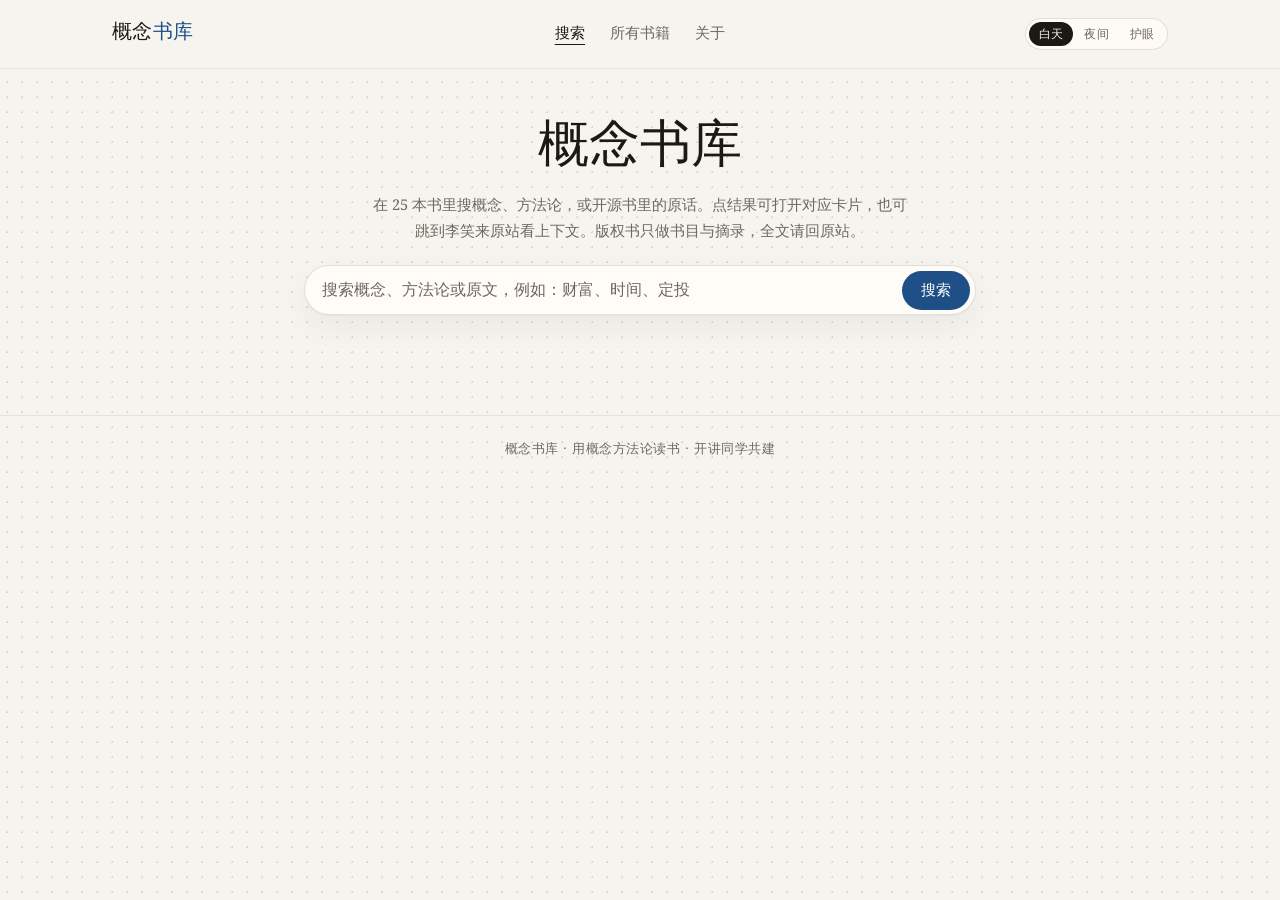
==== commit 0bd21bde: "Replace the homepage lead and hint card with one caption. The search box stays the main object. A sh" ====
--- a/index.html
+++ b/index.html
@@ -19,7 +19,7 @@
     root.style.colorScheme = theme === 'night' ? 'dark' : 'light';
   })();
   </script>
-  <link rel="stylesheet" href="assets/css/style.css?v=20261115b">
+  <link rel="stylesheet" href="assets/css/style.css?v=20261115d">
 </head>
 <body data-page="home">
   <a class="skip-link" href="#content">跳到内容</a>
@@ -44,19 +44,13 @@
   <main id="content">
     <section class="hero wrap">
       <h1>概念书库</h1>
-      <p class="lead">搜概念、方法论，或书里的原话。结果可打开对应卡片，也可跳到李笑来原站看上下文。版权书只做书目与摘录，全文请回原站。</p>
+      <p class="usage-note">在 25 本书里搜概念、方法论，或开源书里的原话。点结果可打开对应卡片，也可跳到李笑来原站看上下文。版权书只做书目与摘录，全文请回原站。</p>
       <div class="search-box" role="search">
-        <input type="search" data-search-input placeholder="搜索概念、方法论或原文，例如：财富、时间、定投" aria-label="搜索">
+        <div class="search-field">
+          <span class="search-hint" id="search-hint"><span class="hint-lead">搜索概念、方法论或原文，</span><span class="hint-examples">例如：财富、时间、定投</span></span>
+          <input type="search" data-search-input placeholder=" " aria-labelledby="search-hint">
+        </div>
         <button type="button" data-search-btn>搜索</button>
-      </div>
-
-      <div class="hint-card" data-hint>
-        <h2>你会搜到什么？</h2>
-        <ul>
-          <li>25 本书里的关键概念、方法论与模型，点进去会打开对应卡片</li>
-          <li>开源书中的原文短摘录，可点「看上下文」跳到李笑来原站</li>
-          <li>书名（进入该书的概念页）；本站不收录书籍全文</li>
-        </ul>
       </div>
       <p class="error-note" data-error></p>
     </section>
--- a/assets/css/style.css
+++ b/assets/css/style.css
@@ -306,11 +306,12 @@
   font-weight: 500;
   line-height: 1.12;
 }
-.hero .lead {
-  margin: .9rem auto 1.6rem;
-  max-width: 36rem;
-  color: var(--muted);
-  font-size: 1.02rem;
+.usage-note {
+  margin: .85rem auto 1.35rem;
+  max-width: 34rem;
+  color: var(--muted);
+  font-size: .92rem;
+  font-weight: 400;
   line-height: 1.75;
 }
 .search-box {
@@ -328,8 +329,29 @@
   border-color: var(--accent);
   box-shadow: 0 0 0 4px var(--accent-soft);
 }
+.search-field {
+  position: relative;
+  flex: 1 1 auto;
+  min-width: 0;
+}
+.search-hint {
+  display: block;
+  margin: 0;
+  padding: .45rem .15rem .45rem 0;
+  color: var(--faint);
+  font-family: var(--serif-body);
+  font-size: 1.02rem;
+  line-height: 1.45;
+  text-align: left;
+  pointer-events: none;
+}
+.hint-lead,
+.hint-examples { display: inline; }
 .search-box input {
-  flex: 1;
+  position: absolute;
+  inset: 0;
+  width: 100%;
+  height: 100%;
   min-width: 0;
   border: 0;
   outline: none;
@@ -337,8 +359,16 @@
   color: var(--text);
   font-family: var(--serif-body);
   font-size: 1.02rem;
-  line-height: 1.4;
-  padding: .45rem 0;
+  line-height: 1.45;
+  padding: .45rem .15rem .45rem 0;
+}
+.search-box input::placeholder { color: transparent; opacity: 0; }
+.search-field:has(input:not(:placeholder-shown)) .search-hint { display: none; }
+.search-field:has(input:not(:placeholder-shown)) input {
+  position: relative;
+  inset: auto;
+  height: auto;
+  min-height: 2.7rem;
 }
 .search-box input:focus,
 .search-box input:focus-visible { outline: none; box-shadow: none; }
@@ -357,27 +387,6 @@
 }
 .search-box button:hover { background: var(--accent-hover); }
 .search-box button:focus-visible { outline-offset: 2px; }
-
-.hint-card {
-  margin: 1.75rem auto 0;
-  text-align: left;
-  background: color-mix(in srgb, var(--surface) 92%, transparent);
-  border: 1px solid var(--border-soft);
-  border-radius: var(--radius);
-  padding: 1.05rem 1.2rem 1.1rem;
-}
-.hint-card h2 {
-  margin: 0 0 .45rem;
-  font-size: 1.15rem;
-  font-weight: 560;
-}
-.hint-card ul {
-  margin: 0;
-  padding-left: 1.15rem;
-  color: var(--text-soft);
-  font-size: .98rem;
-}
-.hint-card li { margin: .28rem 0; }
 
 .results { padding: .35rem 0 3rem; }
 .results.wrap { width: min(100% - 2rem, 46rem); }
@@ -656,7 +665,7 @@
   align-items: flex-start;
   gap: .45rem;
   width: 100%;
-  min-height: 4.4rem;
+  min-height: 4.75rem;
   padding: .85rem .85rem .8rem;
   text-align: left;
   background: var(--surface);
@@ -690,15 +699,15 @@
 }
 .concept-tile-main { flex: 1 1 auto; min-width: 0; }
 .concept-tile-name {
-  display: -webkit-box;
-  -webkit-line-clamp: 2;
-  -webkit-box-orient: vertical;
-  overflow: hidden;
+  display: block;
+  overflow: visible;
+  white-space: normal;
+  overflow-wrap: break-word;
   font-family: var(--serif);
   font-size: .98rem;
   font-weight: 540;
   letter-spacing: 0;
-  line-height: 1.35;
+  line-height: 1.45;
 }
 .concept-tile-count {
   flex: 0 0 auto;
@@ -1108,7 +1117,11 @@
   .theme-switch button { padding: .4rem .5rem; font-size: .75rem; }
   .hero { padding: 1.45rem 0 .4rem; }
   .hero h1 { font-size: 2.05rem; }
-  .hero .lead { margin-bottom: 1.1rem; font-size: .98rem; }
+  .usage-note {
+    margin: .65rem auto 1rem;
+    font-size: .9rem;
+    line-height: 1.7;
+  }
   .page-head { padding: 1.25rem 0 .85rem; }
   .detail { padding-top: 1.25rem; }
   .detail-hero { grid-template-columns: 5.5rem 1fr; gap: .9rem; }
@@ -1133,7 +1146,22 @@
     transform: translateY(104%);
   }
   .concept-sheet.is-open { transform: translateY(0); }
-  .search-box { padding-left: .85rem; }
+  .search-box {
+    flex-direction: column;
+    align-items: stretch;
+    border-radius: 18px;
+    padding: .7rem .75rem .6rem;
+    gap: .45rem;
+  }
+  .search-field { flex: 1 1 auto; }
+  .search-hint {
+    display: flex;
+    flex-direction: column;
+    align-items: flex-start;
+    gap: .1rem;
+    padding-right: 0;
+  }
+  .search-box button { width: 100%; }
 }
 @media (max-width: 380px) {
   .concept-tiles { grid-template-columns: 1fr; }
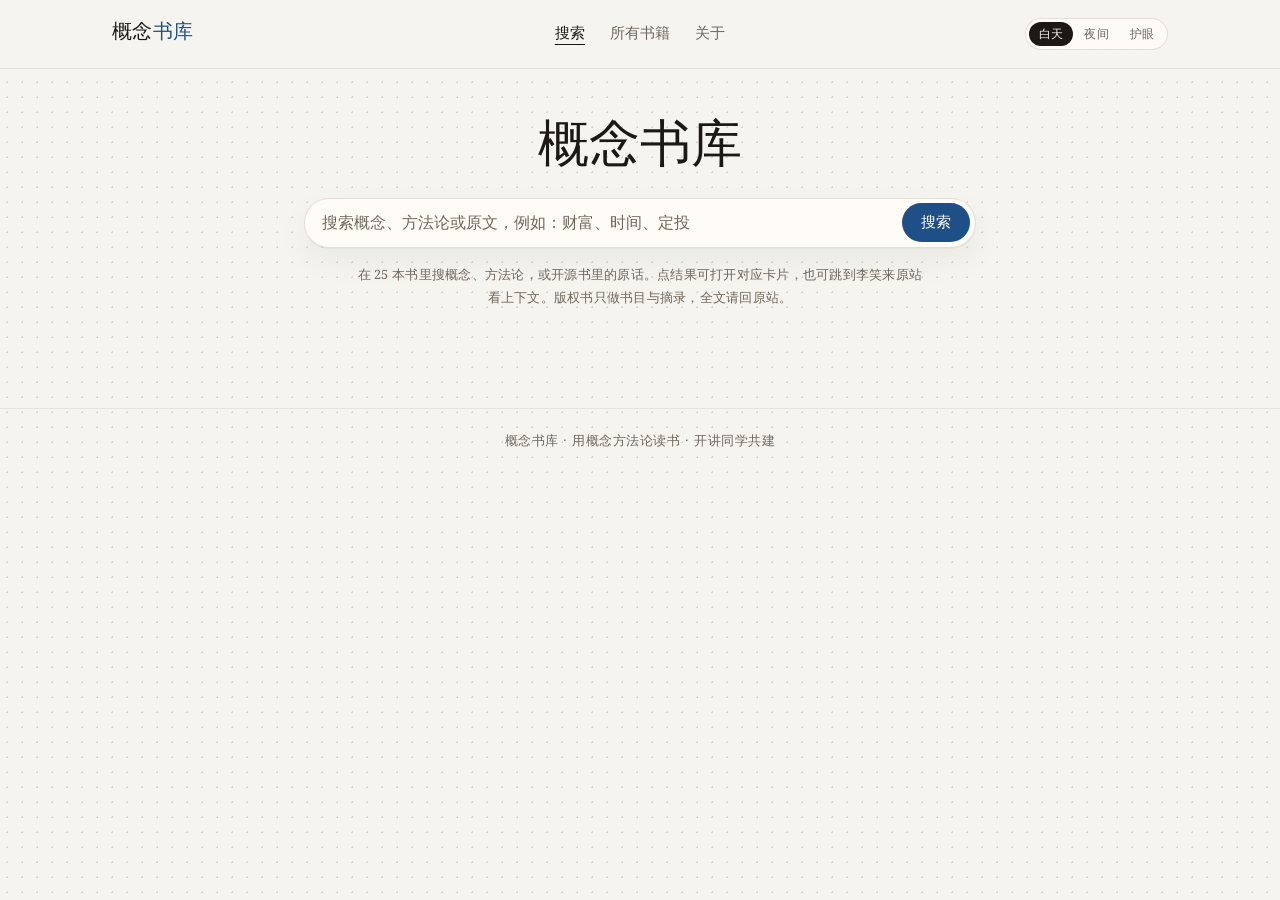
==== commit 4fc95017: "Place the homepage note under the search box. The title stays first and the field stays the main con" ====
--- a/index.html
+++ b/index.html
@@ -19,7 +19,7 @@
     root.style.colorScheme = theme === 'night' ? 'dark' : 'light';
   })();
   </script>
-  <link rel="stylesheet" href="assets/css/style.css?v=20261115d">
+  <link rel="stylesheet" href="assets/css/style.css?v=20261115e">
 </head>
 <body data-page="home">
   <a class="skip-link" href="#content">跳到内容</a>
@@ -44,7 +44,6 @@
   <main id="content">
     <section class="hero wrap">
       <h1>概念书库</h1>
-      <p class="usage-note">在 25 本书里搜概念、方法论，或开源书里的原话。点结果可打开对应卡片，也可跳到李笑来原站看上下文。版权书只做书目与摘录，全文请回原站。</p>
       <div class="search-box" role="search">
         <div class="search-field">
           <span class="search-hint" id="search-hint"><span class="hint-lead">搜索概念、方法论或原文，</span><span class="hint-examples">例如：财富、时间、定投</span></span>
@@ -52,6 +51,7 @@
         </div>
         <button type="button" data-search-btn>搜索</button>
       </div>
+      <p class="usage-note">在 25 本书里搜概念、方法论，或开源书里的原话。<br class="note-break">点<span class="keep">结果</span>可打开对应卡片，也可跳到李笑来原站<span class="keep">看上下文</span>。<br class="note-break"><span class="keep">版权书</span>只做书目与摘录，全文请回原站。</p>
       <p class="error-note" data-error></p>
     </section>
 
--- a/assets/css/style.css
+++ b/assets/css/style.css
@@ -301,18 +301,23 @@
 }
 .hero.wrap { width: min(100% - 2rem, 42rem); }
 .hero h1 {
-  margin: 0;
+  margin: 0 0 1.2rem;
   font-size: clamp(2.2rem, 6vw, 3.2rem);
   font-weight: 500;
   line-height: 1.12;
 }
 .usage-note {
-  margin: .85rem auto 1.35rem;
-  max-width: 34rem;
-  color: var(--muted);
-  font-size: .92rem;
+  margin: .95rem auto 0;
+  max-width: 36rem;
+  color: var(--faint);
+  font-size: .8rem;
   font-weight: 400;
   line-height: 1.75;
+  letter-spacing: 0.02em;
+}
+.usage-note .keep { white-space: nowrap; }
+@media (min-width: 521px) {
+  .usage-note .note-break { display: none; }
 }
 .search-box {
   display: flex;
@@ -1116,11 +1121,12 @@
   }
   .theme-switch button { padding: .4rem .5rem; font-size: .75rem; }
   .hero { padding: 1.45rem 0 .4rem; }
-  .hero h1 { font-size: 2.05rem; }
+  .hero h1 { margin-bottom: .95rem; font-size: 2.05rem; }
   .usage-note {
-    margin: .65rem auto 1rem;
-    font-size: .9rem;
+    margin-top: .8rem;
+    font-size: .78rem;
     line-height: 1.7;
+    letter-spacing: 0.01em;
   }
   .page-head { padding: 1.25rem 0 .85rem; }
   .detail { padding-top: 1.25rem; }
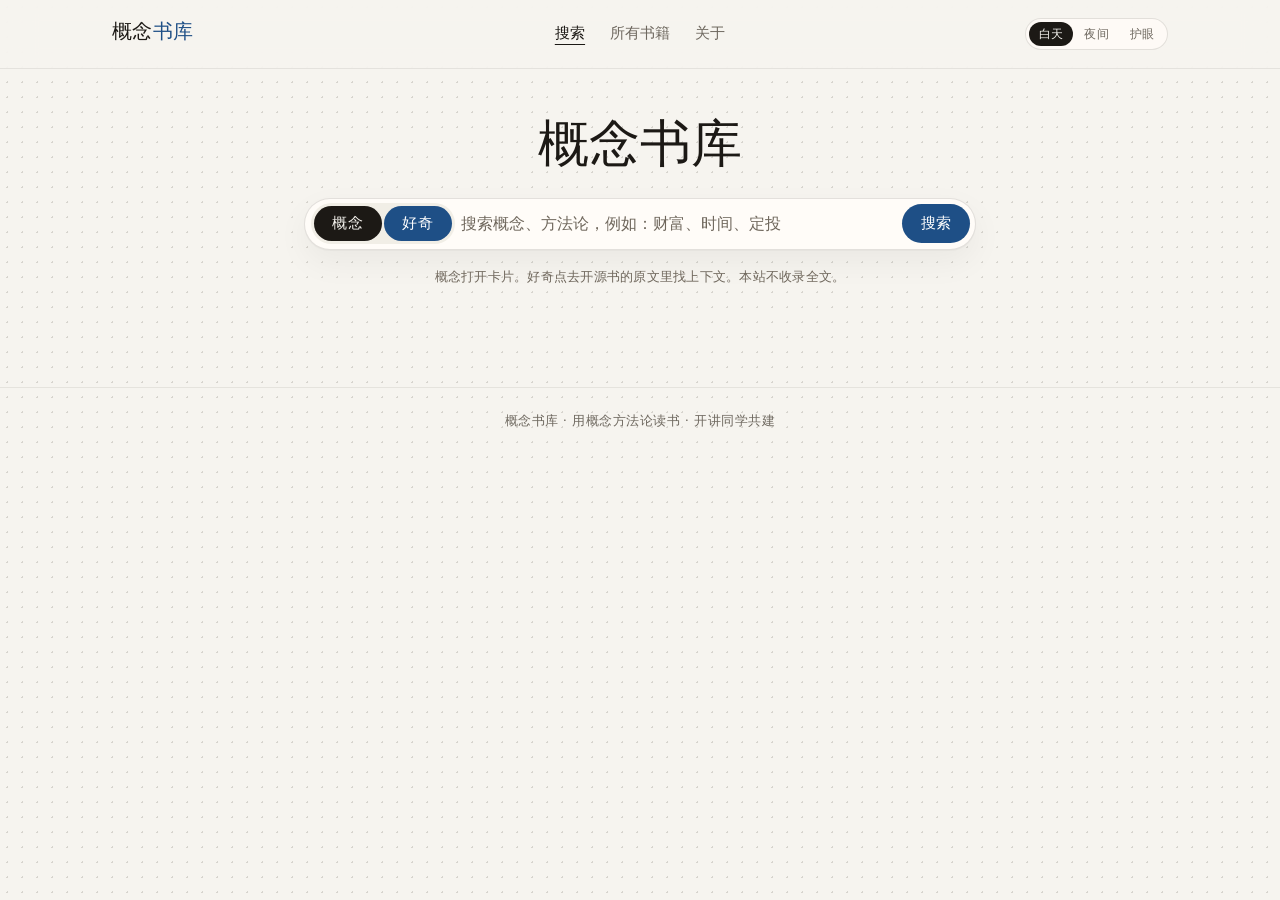
==== commit e4d283c0: "Let a curiosity search open the passage it found. Concept search still opens cards. A curious word o" ====
--- a/index.html
+++ b/index.html
@@ -19,7 +19,7 @@
     root.style.colorScheme = theme === 'night' ? 'dark' : 'light';
   })();
   </script>
-  <link rel="stylesheet" href="assets/css/style.css?v=20261115e">
+  <link rel="stylesheet" href="assets/css/style.css?v=20261115g">
 </head>
 <body data-page="home">
   <a class="skip-link" href="#content">跳到内容</a>
@@ -45,13 +45,17 @@
     <section class="hero wrap">
       <h1>概念书库</h1>
       <div class="search-box" role="search">
+        <div class="search-mode" role="radiogroup" aria-label="搜索方式">
+          <button type="button" role="radio" data-search-mode="card" aria-checked="true">概念</button>
+          <button type="button" role="radio" data-search-mode="curiosity" aria-checked="false">好奇</button>
+        </div>
         <div class="search-field">
-          <span class="search-hint" id="search-hint"><span class="hint-lead">搜索概念、方法论或原文，</span><span class="hint-examples">例如：财富、时间、定投</span></span>
+          <span class="search-hint" id="search-hint"><span class="hint-lead">搜索概念、方法论，</span><span class="hint-examples">例如：财富、时间、定投</span></span>
           <input type="search" data-search-input placeholder=" " aria-labelledby="search-hint">
         </div>
         <button type="button" data-search-btn>搜索</button>
       </div>
-      <p class="usage-note">在 25 本书里搜概念、方法论，或开源书里的原话。<br class="note-break">点<span class="keep">结果</span>可打开对应卡片，也可跳到李笑来原站<span class="keep">看上下文</span>。<br class="note-break"><span class="keep">版权书</span>只做书目与摘录，全文请回原站。</p>
+      <p class="usage-note">概念打开卡片。好奇点去开源书的原文里找上下文。本站不收录全文。</p>
       <p class="error-note" data-error></p>
     </section>
 
@@ -64,6 +68,6 @@
   <footer class="site-footer">
     <div class="wrap">概念书库 · 用概念方法论读书 · 开讲同学共建</div>
   </footer>
-  <script src="assets/js/app.js?v=20261115b"></script>
+  <script src="assets/js/app.js?v=20261115d"></script>
 </body>
 </html>
--- a/assets/css/style.css
+++ b/assets/css/style.css
@@ -327,8 +327,37 @@
   background: var(--surface);
   border: 1px solid var(--border);
   border-radius: 999px;
-  padding: .3rem .3rem .3rem 1.05rem;
+  padding: .3rem .3rem .3rem .35rem;
   box-shadow: var(--shadow);
+}
+.search-mode {
+  display: inline-flex;
+  flex: 0 0 auto;
+  gap: 2px;
+  padding: 3px;
+  border-radius: 999px;
+  background: var(--surface-2);
+}
+.search-mode button {
+  appearance: none;
+  border: 0;
+  background: transparent;
+  color: var(--muted);
+  font-family: var(--sans);
+  font-size: .82rem;
+  font-weight: 550;
+  letter-spacing: .04em;
+  line-height: 1;
+  min-height: 2.15rem;
+  padding: .4rem .72rem;
+  border-radius: 999px;
+  cursor: pointer;
+  white-space: nowrap;
+}
+.search-mode button:hover { color: var(--text); }
+.search-mode button[aria-checked="true"] {
+  background: var(--text);
+  color: var(--bg);
 }
 .search-box:focus-within {
   border-color: var(--accent);
@@ -415,6 +444,10 @@
   font-size: 1.18rem;
   font-weight: 560;
   line-height: 1.35;
+  overflow: hidden;
+  display: -webkit-box;
+  -webkit-line-clamp: 2;
+  -webkit-box-orient: vertical;
 }
 .result-item h3 a { color: var(--text); text-decoration: none; }
 .result-item h3 a:hover { color: var(--accent); }
@@ -456,6 +489,15 @@
 }
 .result-book-link { color: var(--muted); font-weight: 450; }
 .result-book-link:hover { color: var(--accent); }
+.result-group { margin: 0 0 1.35rem; }
+.result-group h2 {
+  display: flex;
+  align-items: baseline;
+  gap: .4rem;
+  margin: 0 0 .45rem;
+  font-size: 1.12rem;
+  font-weight: 560;
+}
 .empty-state {
   text-align: center;
   color: var(--muted);
@@ -684,6 +726,10 @@
 .concept-tile:hover {
   border-color: var(--border);
   background: color-mix(in srgb, var(--surface) 70%, var(--surface-2));
+}
+.concept-tile.is-current {
+  border-color: color-mix(in srgb, var(--accent) 48%, var(--border));
+  background: var(--accent-soft);
 }
 .concept-tile:active { transform: translateY(1px); }
 .concept-tile-index,
@@ -1168,10 +1214,489 @@
     padding-right: 0;
   }
   .search-box button { width: 100%; }
+  .search-mode { display: grid; grid-template-columns: 1fr 1fr; }
+  .search-mode button { min-height: 44px; }
 }
 @media (max-width: 380px) {
   .concept-tiles { grid-template-columns: 1fr; }
   .nav-links a { padding-inline: .4rem; }
+}
+
+/* Companion rail on book pages. Reading column keeps the 66rem measure. */
+body[data-page="book"] {
+  --rail: 22.75rem;
+  --rail-gap: 1.35rem;
+  --detail-max: 66rem;
+}
+body.companion-open { overflow: hidden; }
+.detail-layout { display: block; }
+.detail-main { min-width: 0; container: reading / inline-size; }
+.companion-slot { min-width: 0; }
+
+.companion {
+  position: sticky;
+  top: calc(var(--header-h) + .75rem);
+  z-index: 85;
+  display: flex;
+  flex-direction: column;
+  max-height: calc(100vh - var(--header-h) - 2.75rem);
+  background: color-mix(in srgb, var(--surface) 94%, transparent);
+  border: 1px solid var(--border-soft);
+  border-radius: 18px;
+  box-shadow: var(--shadow);
+  overflow: hidden;
+}
+.companion-sheet {
+  display: flex;
+  flex-direction: column;
+  min-height: 0;
+  flex: 1 1 auto;
+}
+.companion-handle { display: none; }
+.companion-scrim { display: none; }
+.companion-tabs {
+  display: grid;
+  grid-template-columns: repeat(3, minmax(0, 1fr));
+  flex: 0 0 auto;
+  border-bottom: 1px solid var(--border-soft);
+  background: color-mix(in srgb, var(--surface) 88%, transparent);
+}
+.companion-tab {
+  position: relative;
+  display: inline-flex;
+  align-items: center;
+  justify-content: center;
+  gap: .35rem;
+  min-height: 44px;
+  margin: 0;
+  padding: .4rem .35rem .45rem;
+  border: 0;
+  border-radius: 0;
+  background: transparent;
+  color: var(--muted);
+  font-family: var(--sans);
+  font-size: .92rem;
+  font-weight: 550;
+  letter-spacing: .06em;
+  line-height: 1;
+  cursor: pointer;
+  box-shadow: inset 0 -2px 0 transparent;
+}
+.companion-tab:hover { color: var(--text); }
+.companion-tab[aria-selected="true"] {
+  color: var(--text);
+  box-shadow: inset 0 -2px 0 var(--text);
+}
+.tab-dot {
+  width: .34rem;
+  height: .34rem;
+  border-radius: 50%;
+  background: var(--accent);
+}
+.companion-panels {
+  overflow: auto;
+  min-height: 0;
+  flex: 1 1 auto;
+  padding: .95rem 1rem 1.25rem;
+  overscroll-behavior: contain;
+}
+.companion-lead {
+  margin: 0;
+  color: var(--muted);
+  font-size: .92rem;
+  line-height: 1.65;
+}
+.companion-lead + .companion-lead { margin-top: .15rem; }
+.passage-read { max-width: 38rem; }
+.passage-kicker {
+  margin: 0 0 .35rem;
+  font-family: var(--sans);
+  font-size: .74rem;
+  font-weight: 600;
+  letter-spacing: 0.08em;
+  color: var(--muted);
+}
+.passage-read h1 {
+  margin: 0 0 .45rem;
+  font-size: clamp(1.7rem, 3vw, 2.25rem);
+  font-weight: 500;
+  overflow-wrap: anywhere;
+}
+.passage-body {
+  margin: 1rem 0 .7rem;
+  padding: 0;
+  border: 0;
+  color: var(--text);
+  font-family: var(--serif-body);
+  font-size: 1.06rem;
+  font-style: normal;
+  line-height: 1.85;
+}
+.passage-note {
+  margin: 0 0 1rem;
+  color: var(--faint);
+  font-family: var(--sans);
+  font-size: .78rem;
+  letter-spacing: .02em;
+}
+.outline-list { list-style: none; margin: .35rem 0 0; padding: 0; }
+.outline-hit {
+  display: flex;
+  align-items: baseline;
+  gap: .45rem;
+  min-height: 44px;
+  padding: .4rem .15rem;
+  border-bottom: 1px solid var(--border-soft);
+  color: var(--text);
+  text-decoration: none;
+  font-family: var(--serif);
+  font-size: .98rem;
+  line-height: 1.45;
+}
+.outline-hit:hover { color: var(--accent); text-decoration: none; }
+.outline-hit.is-current { color: var(--accent); }
+.outline-hit span { color: var(--faint); font-family: var(--sans); font-size: .75rem; font-variant-numeric: tabular-nums; }
+.companion-title {
+  margin: .1rem 0 .35rem;
+  font-family: var(--serif);
+  font-size: 1.28rem;
+  font-weight: 560;
+  line-height: 1.3;
+}
+.companion-kicker {
+  margin: 0 0 .2rem;
+  font-family: var(--sans);
+  font-size: .74rem;
+  font-weight: 600;
+  letter-spacing: 0.08em;
+  color: var(--muted);
+}
+.companion-section { margin-top: 1.15rem; }
+.companion-section h3,
+.map-group h3,
+.recap-block h3:not(.companion-title) {
+  display: flex;
+  align-items: baseline;
+  gap: .4rem;
+  margin: 0 0 .4rem;
+  font-size: 1.02rem;
+  font-weight: 560;
+}
+.map-group { margin: 1.05rem 0 .15rem; }
+.map-group:first-of-type { margin-top: .85rem; }
+.map-row {
+  display: grid;
+  grid-template-columns: minmax(0, 1fr) auto;
+  align-items: center;
+  border-bottom: 1px solid var(--border-soft);
+}
+.map-row:last-child { border-bottom: 0; }
+.map-hit,
+.related-hit,
+.index-hit {
+  appearance: none;
+  display: grid;
+  grid-template-columns: 1.55rem minmax(0, 1fr);
+  gap: .1rem .4rem;
+  width: 100%;
+  min-height: 44px;
+  margin: 0;
+  padding: .45rem .15rem;
+  border: 0;
+  border-radius: 10px;
+  background: transparent;
+  color: var(--text);
+  font: inherit;
+  text-align: left;
+  cursor: pointer;
+}
+.map-index,
+.related-index {
+  font-family: var(--sans);
+  font-size: .75rem;
+  font-weight: 450;
+  font-variant-numeric: tabular-nums;
+  letter-spacing: .04em;
+  color: var(--faint);
+  padding-top: .28rem;
+}
+.map-copy { min-width: 0; }
+.map-name-row {
+  display: flex;
+  align-items: baseline;
+  gap: .4rem;
+}
+.map-name,
+.related-name,
+.index-name,
+.companion-title {
+  word-break: keep-all;
+  overflow-wrap: break-word;
+}
+.map-name,
+.related-name,
+.index-name {
+  display: block;
+  font-family: var(--serif);
+  font-size: .98rem;
+  font-weight: 540;
+  line-height: 1.45;
+}
+.map-name { flex: 1 1 auto; min-width: 0; }
+.map-gloss {
+  display: -webkit-box;
+  margin-top: .05rem;
+  color: var(--muted);
+  font-family: var(--serif-body);
+  font-size: .84rem;
+  line-height: 1.5;
+  overflow: hidden;
+  -webkit-line-clamp: 1;
+  -webkit-box-orient: vertical;
+}
+.map-count,
+.index-count {
+  font-family: var(--sans);
+  font-size: .68rem;
+  font-variant-numeric: tabular-nums;
+  color: var(--muted);
+  background: var(--surface-2);
+  border-radius: 999px;
+  padding: .12rem .4rem;
+}
+.map-row.is-current .map-hit,
+.related-hit:hover,
+.map-hit:hover,
+.index-hit:hover {
+  background: color-mix(in srgb, var(--surface-2) 80%, transparent);
+}
+.map-row.is-current .map-hit { background: var(--accent-soft); }
+.companion .context-link {
+  display: inline-flex;
+  align-items: center;
+  min-height: 44px;
+  padding: 0 .2rem;
+}
+.quick-actions {
+  display: flex;
+  flex-wrap: wrap;
+  gap: .4rem;
+  margin: .85rem 0 0;
+}
+@media (min-width: 1240px) {
+  .companion .quick-actions {
+    display: grid;
+    grid-template-columns: 1fr;
+  }
+  .companion .quick-action { justify-content: flex-start; border-radius: 12px; }
+}
+.quick-action {
+  display: inline-flex;
+  align-items: center;
+  justify-content: center;
+  min-height: 44px;
+  padding: .35rem .8rem;
+  border: 1px solid var(--border);
+  border-radius: 999px;
+  background: transparent;
+  color: var(--text);
+  font-family: var(--sans);
+  font-size: .82rem;
+  font-weight: 550;
+  letter-spacing: .01em;
+  line-height: 1.2;
+  text-decoration: none;
+  cursor: pointer;
+}
+.quick-action:hover {
+  background: var(--surface-2);
+  color: var(--text);
+  text-decoration: none;
+}
+.quick-action:disabled {
+  opacity: .42;
+  cursor: default;
+}
+.related-hit {
+  grid-template-columns: 1.55rem minmax(0, 1fr);
+  border-bottom: 1px solid var(--border-soft);
+  border-radius: 0;
+}
+.related-list .related-hit:last-child { border-bottom: 0; }
+.passage-card {
+  margin: 0 0 .5rem;
+  padding: .7rem .8rem .55rem;
+  background: var(--surface);
+  border: 1px solid var(--border-soft);
+  border-radius: 12px;
+}
+.passage-heading {
+  margin: 0;
+  color: var(--muted);
+  font-family: var(--sans);
+  font-size: .76rem;
+  letter-spacing: .03em;
+  line-height: 1.45;
+}
+.passage-card p {
+  margin: .3rem 0 .15rem;
+  color: var(--text-soft);
+  font-size: .95rem;
+  line-height: 1.7;
+}
+.companion .panel-excerpt { font-size: .98rem; }
+.recap-block + .recap-block {
+  margin-top: 1.15rem;
+  padding-top: 1.05rem;
+  border-top: 1px solid var(--border-soft);
+}
+.companion .practice-chip,
+.companion .btn,
+.companion-close {
+  min-height: 44px;
+}
+.companion .practice-chips { margin-top: .15rem; }
+.recap-notes { margin-top: .75rem; }
+.recap-notes:empty { display: none; }
+.index-hit {
+  grid-template-columns: minmax(0, 1fr) auto;
+  align-items: center;
+  border-bottom: 1px solid var(--border-soft);
+  border-radius: 0;
+}
+.index-hit > span:first-child { min-width: 0; }
+.index-kind {
+  display: block;
+  color: var(--faint);
+  font-family: var(--sans);
+  font-size: .72rem;
+  letter-spacing: .04em;
+}
+.index-snippet {
+  display: block;
+  margin-top: .12rem;
+  color: var(--muted);
+  font-size: .84rem;
+  line-height: 1.45;
+  overflow: hidden;
+  white-space: nowrap;
+  text-overflow: ellipsis;
+}
+
+@media (min-width: 1240px) {
+  body[data-page="book"] { --detail-max: calc(66rem + var(--rail) + var(--rail-gap)); }
+  body[data-page="book"] .detail.wrap {
+    width: min(100% - 2.5rem, var(--detail-max));
+  }
+  body[data-page="book"] .detail-layout:has(.companion) {
+    display: grid;
+    grid-template-columns: minmax(0, 1fr) var(--rail);
+    column-gap: var(--rail-gap);
+    align-items: start;
+  }
+  body[data-page="book"] .concept-sheet {
+    --side: max(1.25rem, calc((100vw - min(100vw - 2.5rem, var(--detail-max))) / 2));
+    right: calc(var(--side) + var(--rail) + var(--rail-gap));
+    width: min(23.5rem, calc(min(100vw - 2.5rem, var(--detail-max)) - var(--rail) - var(--rail-gap) - 2.5rem));
+  }
+  body[data-page="book"] .concept-sheet:not(.is-open) {
+    transform: translateX(calc(100% + var(--side) + var(--rail) + var(--rail-gap) + 1rem));
+    pointer-events: none;
+  }
+  body[data-page="book"] .concept-sheet.is-open { transform: translateX(0); }
+}
+
+@container reading (max-width: 920px) and (min-width: 700px) {
+  .concept-tiles { grid-template-columns: repeat(3, minmax(0, 1fr)); }
+}
+
+@media (max-width: 1239px) {
+  body[data-page="book"]:has(.companion) {
+    padding-bottom: calc(3.65rem + env(safe-area-inset-bottom));
+  }
+  .companion-slot { height: 0; overflow: visible; }
+  .companion {
+    position: fixed;
+    left: 0;
+    right: 0;
+    bottom: 0;
+    top: auto;
+    z-index: 95;
+    max-height: none;
+    height: auto;
+    display: flex;
+    flex-direction: column-reverse;
+    border: 0;
+    border-radius: 0;
+    background: transparent;
+    box-shadow: none;
+    overflow: visible;
+  }
+  .companion-sheet {
+    display: none;
+    max-height: min(72vh, 36rem);
+    background: var(--sheet);
+    color: var(--text);
+    border: 1px solid var(--border-soft);
+    border-bottom: 0;
+    border-radius: 18px 18px 0 0;
+    box-shadow: var(--shadow);
+  }
+  .companion.is-open .companion-sheet { display: flex; }
+  .companion-handle {
+    display: flex;
+    align-items: center;
+    justify-content: space-between;
+    gap: .5rem;
+    padding: .1rem .25rem .1rem .95rem;
+    border-bottom: 1px solid var(--border-soft);
+  }
+  .companion-handle-title {
+    font-family: var(--sans);
+    font-size: .78rem;
+    font-weight: 550;
+    letter-spacing: .08em;
+    color: var(--muted);
+  }
+  .companion-close {
+    appearance: none;
+    min-width: 44px;
+    padding: .4rem .85rem;
+    border: 0;
+    background: transparent;
+    color: var(--muted);
+    font-family: var(--sans);
+    font-size: .88rem;
+    cursor: pointer;
+  }
+  .companion-close:hover { color: var(--text); }
+  .companion-tabs {
+    background: var(--header);
+    border-top: 1px solid var(--border);
+    border-bottom: 0;
+    padding-bottom: env(safe-area-inset-bottom);
+    backdrop-filter: saturate(140%) blur(16px);
+    -webkit-backdrop-filter: saturate(140%) blur(16px);
+  }
+  .companion-tab[aria-selected="true"] { box-shadow: inset 0 2px 0 var(--text); }
+  .companion-scrim {
+    display: block;
+    position: fixed;
+    inset: 0;
+    z-index: 94;
+    background: var(--backdrop);
+  }
+  body[data-page="book"] .concept-sheet {
+    top: 0;
+    bottom: calc(3.55rem + env(safe-area-inset-bottom));
+    height: auto;
+  }
+}
+@media (max-width: 520px) {
+  body[data-page="book"] .concept-sheet {
+    top: auto;
+    height: min(78vh, calc(100% - 3.55rem - env(safe-area-inset-bottom)));
+  }
 }
 
 @media (prefers-reduced-motion: reduce) {
